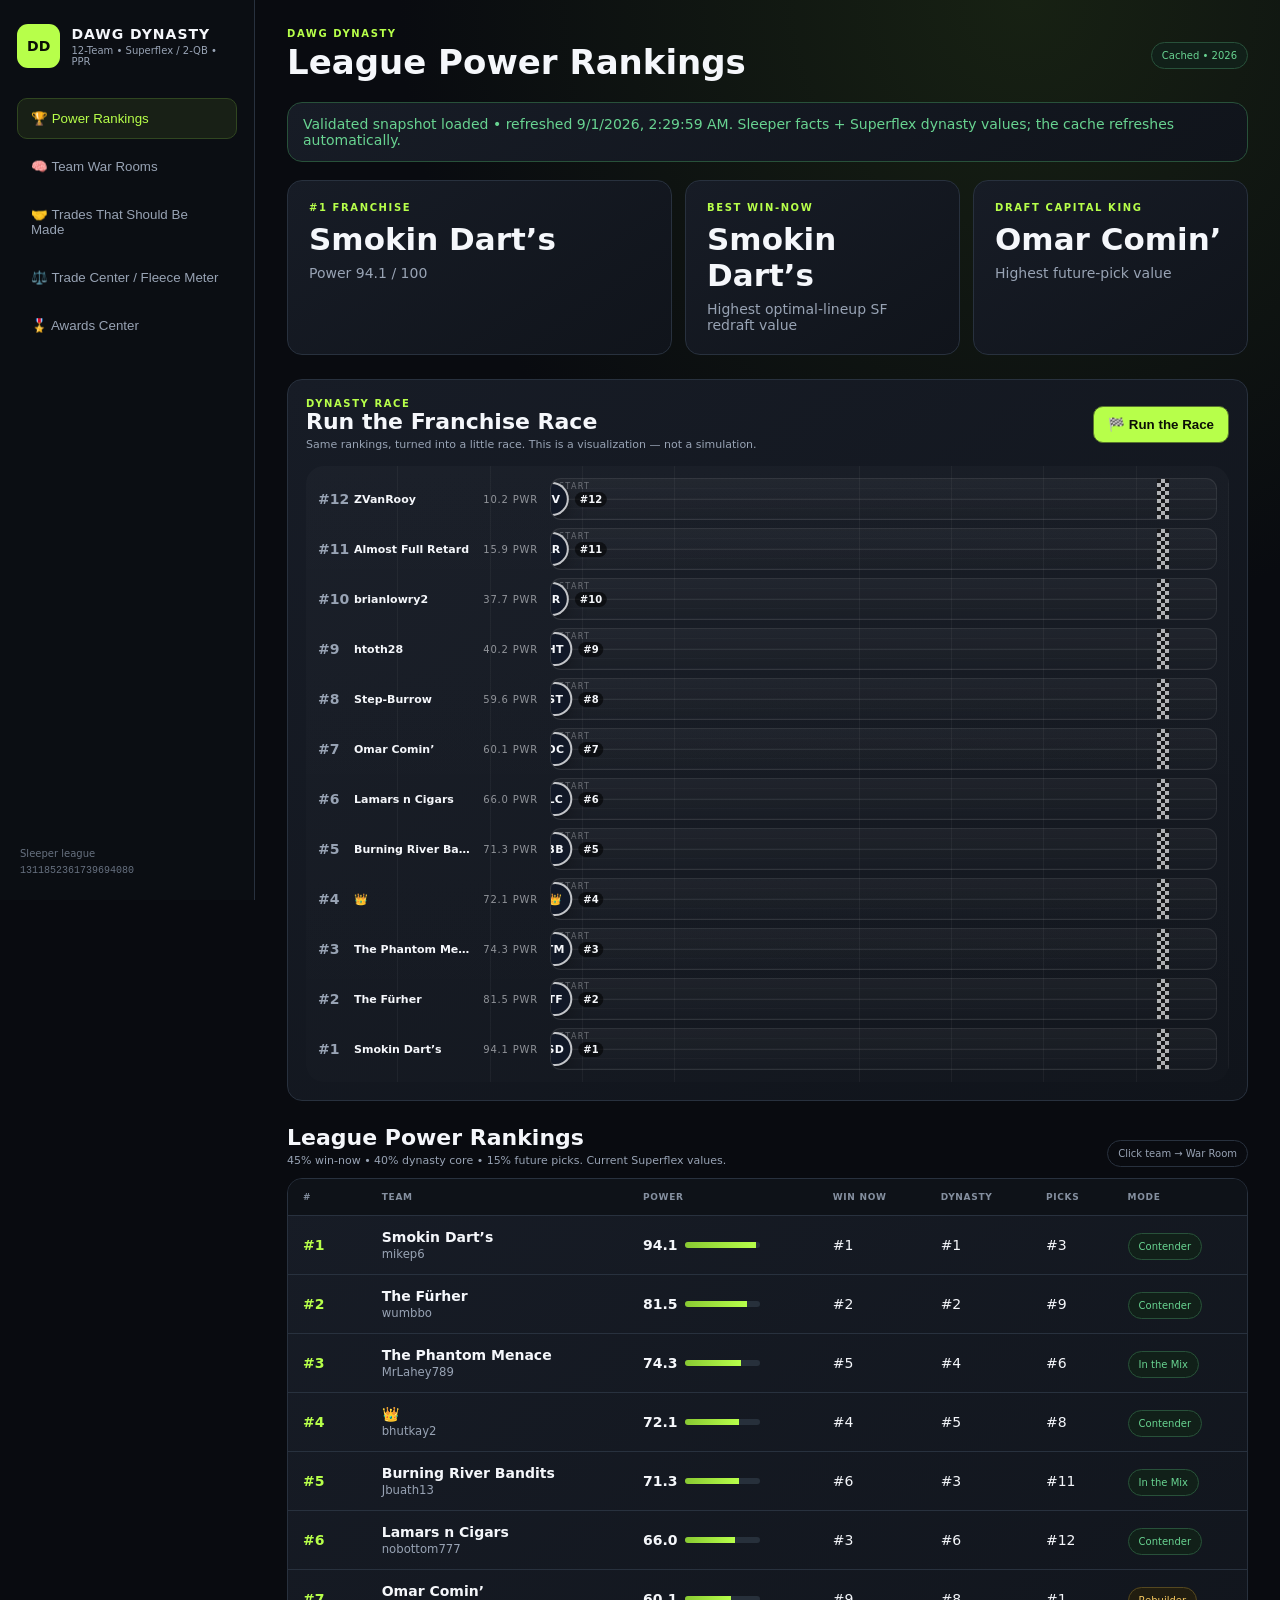
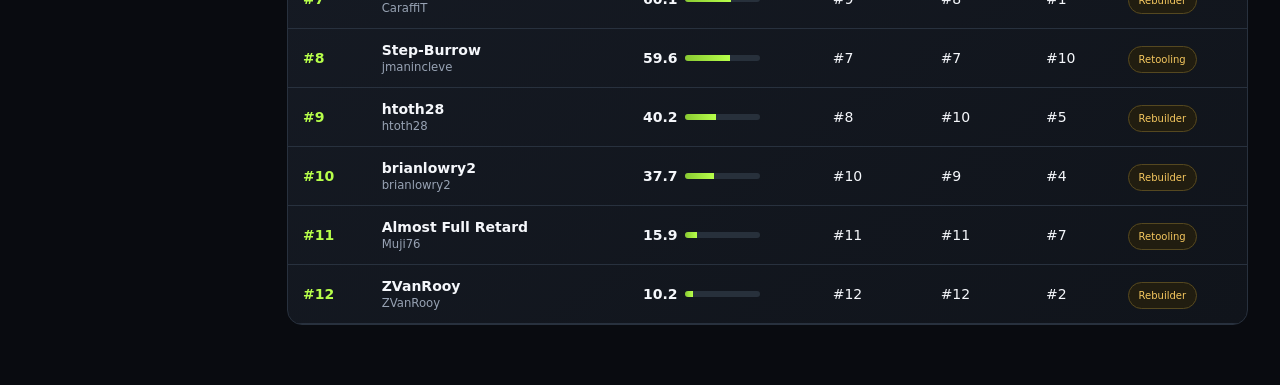
==== dawg-dynasty/index.html @ 3e909e60 "Enable DAWG DYNASTY race and trade enhancements" ====
<!doctype html>
<html lang="en">
<head>
  <meta charset="utf-8">
  <meta name="viewport" content="width=device-width,initial-scale=1">
  <meta name="theme-color" content="#090b10">
  <title>DAWG DYNASTY</title>
  <link rel="stylesheet" href="./styles.css?v=4">
  <link rel="stylesheet" href="./v4.css?v=4">
  <link rel="stylesheet" href="./enhancements.css?v=1">
</head>
<body>
<div class="shell">
  <aside class="sidebar">
    <div class="brand"><div class="logo">DD</div><div><strong>DAWG DYNASTY</strong><small>12-Team • Superflex / 2-QB • PPR</small></div></div>
    <nav>
      <button class="nav on" data-page="power">🏆 Power Rankings</button>
      <button class="nav" data-page="teams">🧠 Team War Rooms</button>
      <button class="nav" data-page="ideas">🤝 Trades That Should Be Made</button>
      <button class="nav" data-page="trades">⚖️ Trade Center / Fleece Meter</button>
      <button class="nav" data-page="awards">🎖️ Awards Center</button>
    </nav>
    <div class="foot">Sleeper league<br><code id="leagueIdLabel">1311852361739694080</code></div>
  </aside>
  <main>
    <header><div><div class="eyebrow" id="eyebrow">DAWG DYNASTY</div><h1 id="title">League Power Rankings</h1></div><div id="status" class="status">Starting…</div></header>
    <div id="notice" class="notice">Loading validated league snapshot…</div>
    <section id="power" class="page on"></section>
    <section id="teams" class="page"></section>
    <section id="ideas" class="page"></section>
    <section id="trades" class="page"></section>
    <section id="awards" class="page"></section>
  </main>
</div>
<div class="modal" id="modal"><div class="backdrop" data-close></div><div class="modalbox"><button class="close" data-close>×</button><div id="modalBody"></div></div></div>
<script src="./app.js?v=4"></script>
<script src="./enhancements.js?v=1"></script>
</body>
</html>
---- dawg-dynasty/styles.css ----
*{box-sizing:border-box}:root{--bg:#090b10;--panel:#11151d;--text:#f5f7fb;--muted:#98a3b4;--border:#28313e;--accent:#b7ff4a;--good:#68d391;--warn:#f6c85f;--bad:#ff7a7a}body{margin:0;background:radial-gradient(circle at 80% 0,#172113 0,transparent 28%),var(--bg);color:var(--text);font:14px Inter,system-ui,-apple-system,"Segoe UI",sans-serif}.shell{min-height:100vh;display:grid;grid-template-columns:255px 1fr}.sidebar{position:sticky;top:0;height:100vh;padding:24px 17px;border-right:1px solid var(--border);background:#0b0e13}.brand{display:flex;align-items:center;gap:11px;margin-bottom:30px}.logo{width:44px;height:44px;border-radius:11px;background:var(--accent);color:#0b0f06;display:grid;place-items:center;font-weight:900}.brand strong{display:block;letter-spacing:1px}.brand small{display:block;color:var(--muted);font-size:10px;margin-top:3px}nav{display:grid;gap:7px}.nav{border:1px solid transparent;background:transparent;color:var(--muted);padding:12px 13px;border-radius:10px;text-align:left;cursor:pointer}.nav:hover,.nav.on{color:var(--accent);background:#182016;border-color:#304620}.foot{position:absolute;left:20px;bottom:22px;color:#677180;font-size:10px;line-height:1.55}main{padding:28px 32px 60px;min-width:0}header{display:flex;justify-content:space-between;align-items:center;gap:20px;margin-bottom:20px}.eyebrow{color:var(--accent);font-size:10px;font-weight:800;letter-spacing:1.6px;text-transform:uppercase}h1{font-size:34px;margin:3px 0 0}h2{font-size:22px;margin:0}h3{margin:0;font-size:15px}p{color:var(--muted)}.status,.badge{border:1px solid var(--border);border-radius:999px;padding:7px 10px;font-size:10px;color:var(--muted);white-space:nowrap}.status.good,.badge.good{color:var(--good);border-color:#28513a;background:#112019}.badge.warn{color:var(--warn);border-color:#554820;background:#211d10}.badge.bad{color:var(--bad);border-color:#532d2d;background:#211313}.notice,.card,.panel,.team,.trade,.award{background:linear-gradient(145deg,#171c26,#10141b);border:1px solid var(--border);border-radius:15px}.notice{padding:13px 15px;color:var(--muted);margin-bottom:18px}.notice.good{color:var(--good);border-color:#28513a}.notice.warn{color:var(--warn);border-color:#554820}.notice.bad{color:var(--bad);border-color:#532d2d}.page{display:none}.page.on{display:block}.hero{display:grid;grid-template-columns:1.4fr 1fr 1fr;gap:13px}.card{padding:21px}.big{font-size:31px;font-weight:900;margin:8px 0}.muted{color:var(--muted)}.section{margin-top:24px}.sectionHead{display:flex;justify-content:space-between;gap:12px;align-items:end;margin-bottom:11px}.sectionHead p{font-size:11px;margin:4px 0 0}.panel{overflow:auto}table{width:100%;border-collapse:collapse}th,td{padding:13px 15px;border-bottom:1px solid var(--border);text-align:left}th{font-size:9px;color:#8590a0;text-transform:uppercase;background:#0e1218;letter-spacing:.7px}tbody tr{cursor:pointer}tbody tr:hover{background:#151b24}.rank{font-weight:900;color:var(--accent)}.bar{height:6px;border-radius:20px;background:#27303b;overflow:hidden;min-width:75px}.bar i{display:block;height:100%;background:linear-gradient(90deg,#89c932,var(--accent))}.scorebar{display:flex;gap:8px;align-items:center}.grid{display:grid;grid-template-columns:repeat(3,minmax(0,1fr));gap:13px}.team,.trade,.award{padding:17px}.team{cursor:pointer}.team:hover{border-color:#46533a;transform:translateY(-2px)}.line{display:flex;justify-content:space-between;gap:10px;align-items:center}.mini{display:grid;grid-template-columns:repeat(3,1fr);gap:7px;margin-top:13px}.mini div{padding:9px;background:#0e1218;border:1px solid #222a36;border-radius:9px}.mini b{display:block;font-size:17px}.mini small{color:var(--muted);font-size:8px}.posbars{display:grid;gap:7px;margin-top:13px}.posrow{display:grid;grid-template-columns:30px 1fr 38px;gap:8px;align-items:center;font-size:10px}.twocol{display:grid;grid-template-columns:repeat(2,minmax(0,1fr));gap:13px}.tradeSides{display:grid;grid-template-columns:1fr 42px 1fr;gap:8px;align-items:center;margin:12px 0}.sidebox,.detail,.rosterBox{background:#0e1218;border:1px solid #242c38;border-radius:10px;padding:11px}.arrow{text-align:center;color:var(--accent);font-size:21px}.asset{display:flex;justify-content:space-between;gap:10px;padding:6px 0;border-bottom:1px solid #202733;font-size:11px}.asset:last-child{border-bottom:0}.asset small{color:var(--muted)}.why{border-left:3px solid var(--accent);background:#101720;border-radius:8px;padding:10px 11px;color:var(--muted);font-size:10px;line-height:1.5;margin-top:9px}.meter{height:9px;background:linear-gradient(90deg,#ff7777,#f6c85f 50%,#68d391);border-radius:20px;position:relative;margin:12px 0 7px}.dot{position:absolute;top:-3px;width:15px;height:15px;border-radius:50%;background:white;border:3px solid #111;transform:translateX(-50%)}.details{display:grid;grid-template-columns:repeat(auto-fit,minmax(210px,1fr));gap:9px;margin-top:12px}.awardGrid{display:grid;grid-template-columns:repeat(4,minmax(0,1fr));gap:13px}.awardIcon{font-size:29px}.winner{color:var(--accent);font-weight:800;margin:8px 0}.modal{display:none;position:fixed;inset:0;z-index:30;place-items:center;padding:22px}.modal.on{display:grid}.backdrop{position:absolute;inset:0;background:#000c}.modalbox{position:relative;width:min(960px,96vw);max-height:92vh;overflow:auto;background:#0f131a;border:1px solid #394657;border-radius:17px;padding:22px}.close{position:absolute;right:12px;top:8px;border:0;background:transparent;color:#fff;font-size:28px;cursor:pointer}.rosterGrid{display:grid;grid-template-columns:1fr 1fr;gap:10px}.prow{display:flex;justify-content:space-between;gap:8px;padding:7px 0;border-bottom:1px solid #222a35;font-size:11px}.prow:last-child{border-bottom:0}@media(max-width:1000px){.grid{grid-template-columns:repeat(2,1fr)}.awardGrid{grid-template-columns:repeat(2,1fr)}.hero{grid-template-columns:1fr 1fr}.hero .card:first-child{grid-column:1/-1}}@media(max-width:780px){.shell{grid-template-columns:1fr}.sidebar{position:relative;height:auto;border-right:0;border-bottom:1px solid var(--border)}.foot{display:none}nav{grid-template-columns:1fr 1fr}main{padding:20px 12px 48px}header{align-items:flex-start;flex-direction:column}.hero,.grid,.twocol,.awardGrid,.rosterGrid{grid-template-columns:1fr}.hero .card:first-child{grid-column:auto}.tradeSides{grid-template-columns:1fr}.arrow{transform:rotate(90deg)}}
---- dawg-dynasty/v4.css ----
.small{font-size:10px}.center{text-align:center}.total{font-weight:900;margin-top:9px}.pillRow{display:flex;flex-wrap:wrap;gap:7px}.select{background:#0e1218;color:var(--text);border:1px solid var(--border);border-radius:10px;padding:10px 12px;min-width:220px}.raceCard{padding:18px;background:linear-gradient(145deg,#171c26,#10141b);border:1px solid var(--border);border-radius:15px}.raceHeader{margin-bottom:15px}.raceHeader p{margin:4px 0 0;font-size:11px}.raceBtn{border:1px solid #57752c;background:var(--accent);color:#0b0f06;font-weight:900;padding:10px 14px;border-radius:10px;cursor:pointer}.raceBtn:hover{transform:translateY(-1px)}.raceBtn:disabled{opacity:.65;cursor:wait}.raceTrack{display:grid;gap:7px}.racer{display:grid;grid-template-columns:190px 1fr;gap:10px;align-items:center}.rname{display:flex;gap:8px;align-items:center;min-width:0}.rname b{white-space:nowrap;overflow:hidden;text-overflow:ellipsis;font-size:11px}.raceRank{color:var(--muted);font-weight:900;width:28px}.track{height:25px;background:#0e1218;border:1px solid #242c38;border-radius:999px;position:relative;overflow:hidden}.track i{display:block;height:100%;width:0;background:linear-gradient(90deg,#789d3b,#b7ff4a);transition:width 1.45s cubic-bezier(.2,.8,.2,1)}.finishLabel{position:absolute;right:9px;top:4px;color:#fff;font-size:10px}.racer.winner .track{box-shadow:0 0 24px rgba(183,255,74,.35);border-color:#55752d}.racer.winner .raceRank,.racer.winner .rname b{color:var(--accent)}.tradeNote{margin-top:14px}.tradeAudit{padding:16px}.tradeTeam{margin-top:14px;padding-top:13px;border-top:1px solid var(--border)}.ledgerCols{display:grid;grid-template-columns:1fr 1fr;gap:8px;margin-top:8px}.ledger{background:#0e1218;border:1px solid #242c38;border-radius:10px;padding:10px}.ledger h4{margin:0 0 7px;font-size:9px;letter-spacing:1px;color:var(--muted)}@media(max-width:780px){.racer{grid-template-columns:120px 1fr}.ledgerCols{grid-template-columns:1fr}.select{width:100%;min-width:0}.sectionHead{align-items:stretch;flex-direction:column}.raceHeader{align-items:stretch;flex-direction:column}.raceBtn{width:100%}}
---- dawg-dynasty/enhancements.css ----
.raceBoard{display:grid;gap:8px;position:relative;padding:12px;border-radius:18px;background:linear-gradient(180deg,rgba(255,255,255,.025),rgba(255,255,255,.01));overflow:hidden}.raceBoard:before{content:"";position:absolute;inset:0;pointer-events:none;background:repeating-linear-gradient(90deg,transparent 0,transparent calc(10% - 1px),rgba(255,255,255,.045) calc(10% - 1px),rgba(255,255,255,.045) 10%)}.raceBoard .racer{display:grid;grid-template-columns:minmax(150px,220px) 1fr;gap:12px;align-items:center;position:relative;z-index:1}.raceBoard .rname{display:grid;grid-template-columns:auto 1fr auto;align-items:center;gap:8px;min-width:0}.raceBoard .rname b{white-space:nowrap;overflow:hidden;text-overflow:ellipsis}.raceBoard .rname small{font-size:10px;letter-spacing:.08em;opacity:.55}.raceLane{height:42px;border-radius:11px;position:relative;overflow:hidden;border:1px solid rgba(255,255,255,.08);background:linear-gradient(180deg,rgba(255,255,255,.045),rgba(255,255,255,.012)),repeating-linear-gradient(0deg,rgba(255,255,255,.025) 0,rgba(255,255,255,.025) 1px,transparent 1px,transparent 10px)}.raceLane:after{content:"";position:absolute;left:0;right:0;top:50%;height:1px;background:rgba(255,255,255,.08)}.laneStart{position:absolute;left:8px;top:3px;font-size:8px;letter-spacing:.16em;opacity:.35}.finishLine{position:absolute;right:7%;top:0;bottom:0;width:12px;opacity:.65;background:conic-gradient(#fff 25%,#111 0 50%,#fff 0 75%,#111 0) 0 0/8px 8px}.raceMarker{position:absolute;left:3%;top:50%;transform:translate(-50%,-50%);display:flex;align-items:center;gap:6px;z-index:3;transition:left 1.25s cubic-bezier(.16,.84,.2,1),transform .2s ease,filter .2s ease}.raceInitials{width:34px;height:34px;border-radius:50%;display:grid;place-items:center;font-weight:900;font-size:11px;letter-spacing:.03em;border:2px solid rgba(255,255,255,.75);background:#111827;box-shadow:0 6px 18px rgba(0,0,0,.35)}.raceMarker small{font-size:10px;font-weight:800;background:rgba(0,0,0,.55);padding:2px 5px;border-radius:999px}.finishLabel{position:absolute;right:10px;top:50%;transform:translateY(-50%);font-size:13px;z-index:4}.raceBoard .winner .raceInitials{transform:scale(1.13);box-shadow:0 0 0 4px rgba(250,204,21,.15),0 8px 24px rgba(0,0,0,.45)}.raceBoard .winner .raceMarker{filter:drop-shadow(0 0 9px rgba(250,204,21,.55))}.raceBoard .winner .raceLane{border-color:rgba(250,204,21,.35)}.thenNowBadge{max-width:100%;white-space:normal;text-align:right}.thenNowBadge.same{opacity:.85}.flatMove{display:inline-block;margin-left:6px;padding:2px 6px;border-radius:999px;font-size:9px;letter-spacing:.08em;font-weight:900;opacity:.7;background:rgba(255,255,255,.08)}.thenNowBadge.up{border-color:rgba(34,197,94,.3)}.thenNowBadge.down{border-color:rgba(239,68,68,.3)}@media(max-width:760px){.raceBoard .racer{grid-template-columns:1fr;gap:5px}.raceBoard .rname{grid-template-columns:auto 1fr auto}.raceLane{height:38px}.raceInitials{width:30px;height:30px}.raceBoard{padding:8px}.thenNowBadge{text-align:left}}
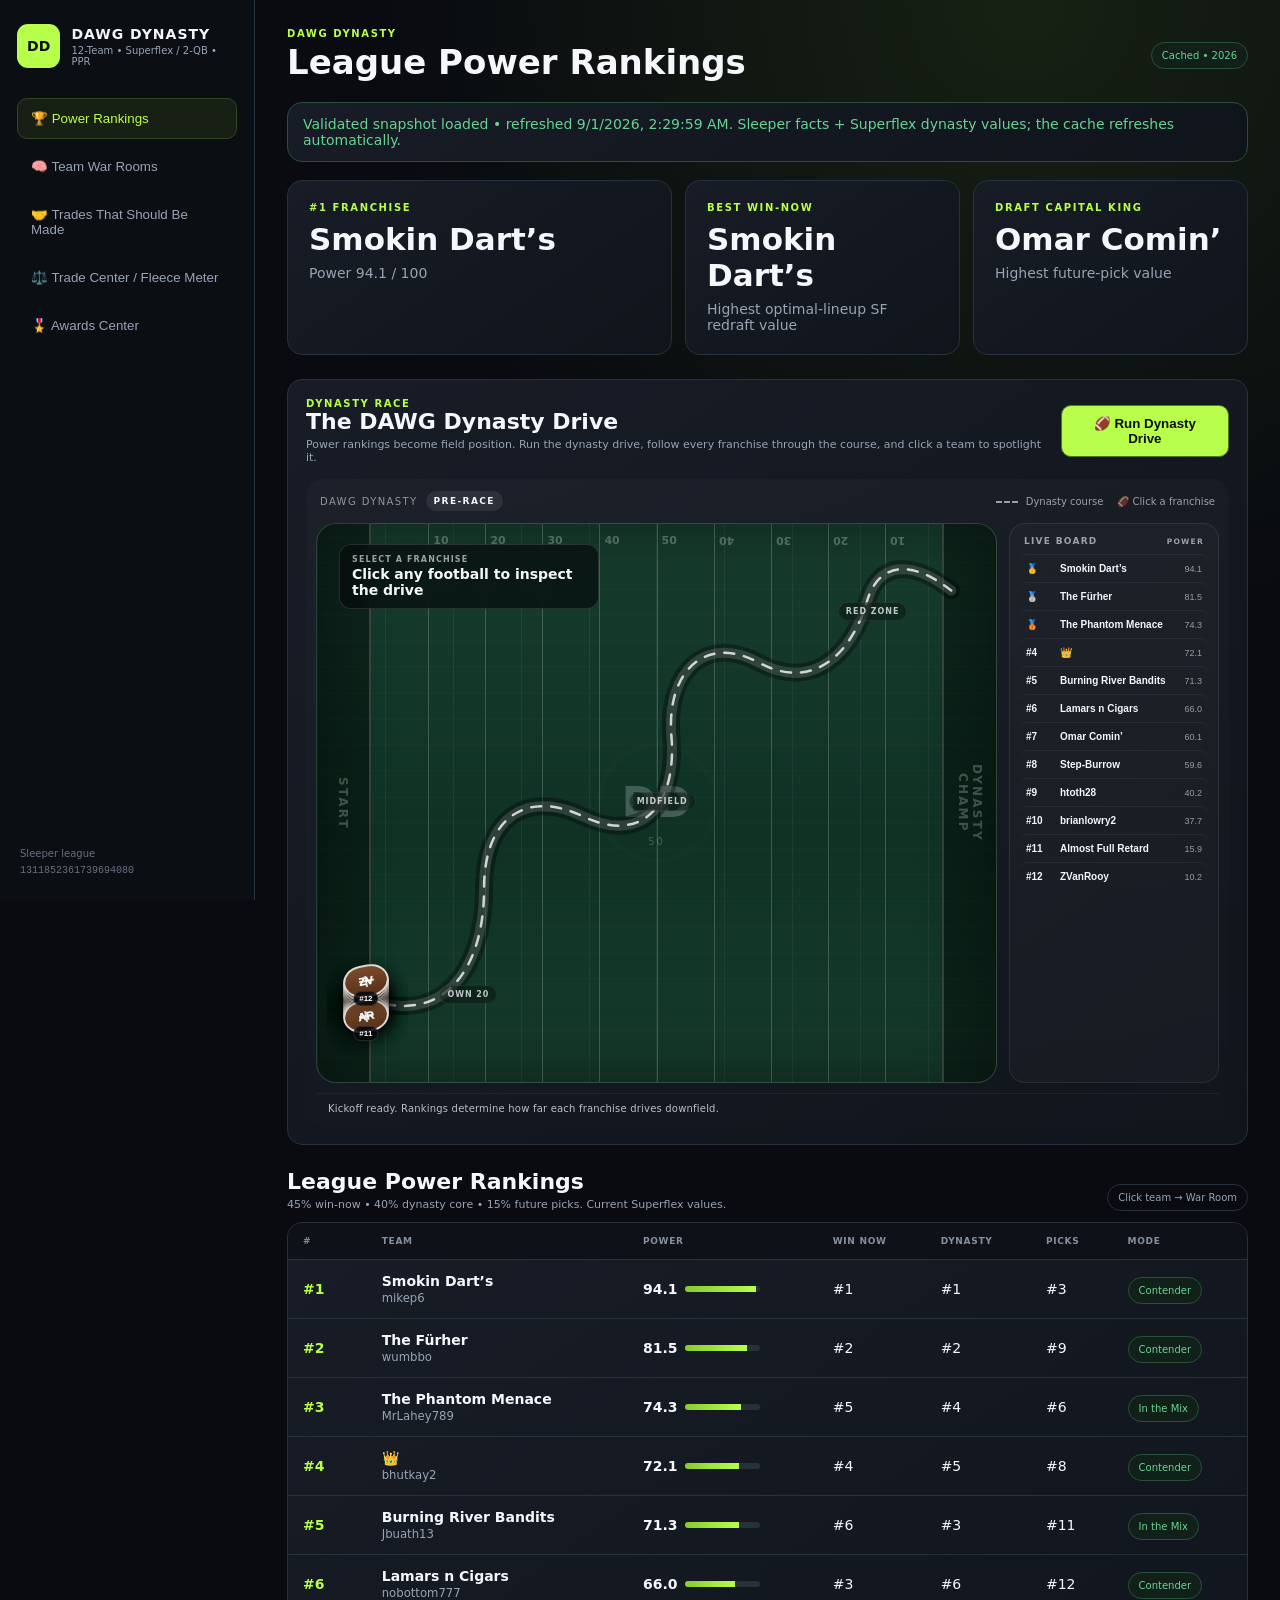
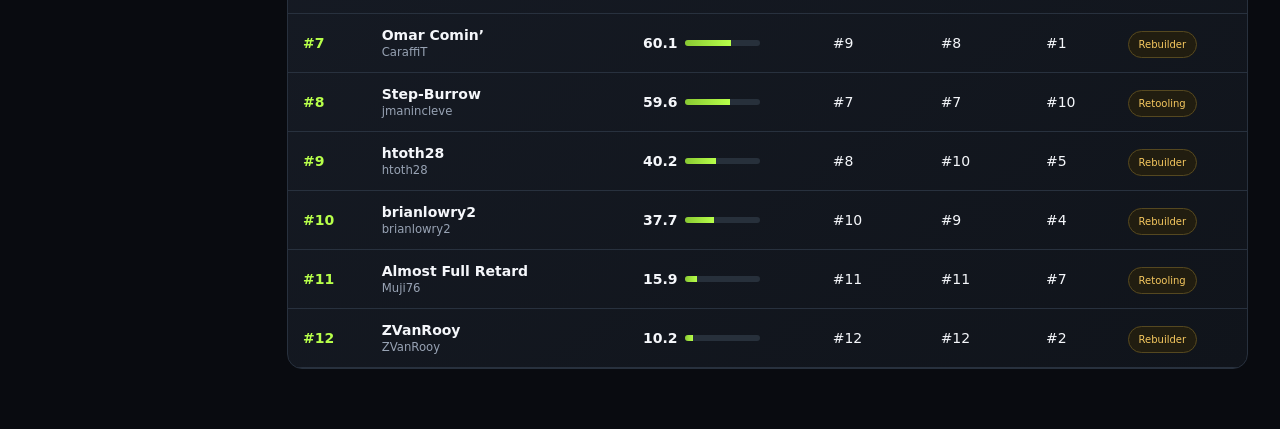
==== commit 3c2fd82f: "Bump dynasty race enhancement assets" ====
--- a/dawg-dynasty/index.html
+++ b/dawg-dynasty/index.html
@@ -7,7 +7,7 @@
   <title>DAWG DYNASTY</title>
   <link rel="stylesheet" href="./styles.css?v=4">
   <link rel="stylesheet" href="./v4.css?v=4">
-  <link rel="stylesheet" href="./enhancements.css?v=1">
+  <link rel="stylesheet" href="./enhancements.css?v=2">
 </head>
 <body>
 <div class="shell">
@@ -34,6 +34,6 @@
 </div>
 <div class="modal" id="modal"><div class="backdrop" data-close></div><div class="modalbox"><button class="close" data-close>×</button><div id="modalBody"></div></div></div>
 <script src="./app.js?v=4"></script>
-<script src="./enhancements.js?v=1"></script>
+<script src="./enhancements.js?v=2"></script>
 </body>
 </html>
--- a/dawg-dynasty/enhancements.css
+++ b/dawg-dynasty/enhancements.css
@@ -1 +1 @@
-.raceBoard{display:grid;gap:8px;position:relative;padding:12px;border-radius:18px;background:linear-gradient(180deg,rgba(255,255,255,.025),rgba(255,255,255,.01));overflow:hidden}.raceBoard:before{content:"";position:absolute;inset:0;pointer-events:none;background:repeating-linear-gradient(90deg,transparent 0,transparent calc(10% - 1px),rgba(255,255,255,.045) calc(10% - 1px),rgba(255,255,255,.045) 10%)}.raceBoard .racer{display:grid;grid-template-columns:minmax(150px,220px) 1fr;gap:12px;align-items:center;position:relative;z-index:1}.raceBoard .rname{display:grid;grid-template-columns:auto 1fr auto;align-items:center;gap:8px;min-width:0}.raceBoard .rname b{white-space:nowrap;overflow:hidden;text-overflow:ellipsis}.raceBoard .rname small{font-size:10px;letter-spacing:.08em;opacity:.55}.raceLane{height:42px;border-radius:11px;position:relative;overflow:hidden;border:1px solid rgba(255,255,255,.08);background:linear-gradient(180deg,rgba(255,255,255,.045),rgba(255,255,255,.012)),repeating-linear-gradient(0deg,rgba(255,255,255,.025) 0,rgba(255,255,255,.025) 1px,transparent 1px,transparent 10px)}.raceLane:after{content:"";position:absolute;left:0;right:0;top:50%;height:1px;background:rgba(255,255,255,.08)}.laneStart{position:absolute;left:8px;top:3px;font-size:8px;letter-spacing:.16em;opacity:.35}.finishLine{position:absolute;right:7%;top:0;bottom:0;width:12px;opacity:.65;background:conic-gradient(#fff 25%,#111 0 50%,#fff 0 75%,#111 0) 0 0/8px 8px}.raceMarker{position:absolute;left:3%;top:50%;transform:translate(-50%,-50%);display:flex;align-items:center;gap:6px;z-index:3;transition:left 1.25s cubic-bezier(.16,.84,.2,1),transform .2s ease,filter .2s ease}.raceInitials{width:34px;height:34px;border-radius:50%;display:grid;place-items:center;font-weight:900;font-size:11px;letter-spacing:.03em;border:2px solid rgba(255,255,255,.75);background:#111827;box-shadow:0 6px 18px rgba(0,0,0,.35)}.raceMarker small{font-size:10px;font-weight:800;background:rgba(0,0,0,.55);padding:2px 5px;border-radius:999px}.finishLabel{position:absolute;right:10px;top:50%;transform:translateY(-50%);font-size:13px;z-index:4}.raceBoard .winner .raceInitials{transform:scale(1.13);box-shadow:0 0 0 4px rgba(250,204,21,.15),0 8px 24px rgba(0,0,0,.45)}.raceBoard .winner .raceMarker{filter:drop-shadow(0 0 9px rgba(250,204,21,.55))}.raceBoard .winner .raceLane{border-color:rgba(250,204,21,.35)}.thenNowBadge{max-width:100%;white-space:normal;text-align:right}.thenNowBadge.same{opacity:.85}.flatMove{display:inline-block;margin-left:6px;padding:2px 6px;border-radius:999px;font-size:9px;letter-spacing:.08em;font-weight:900;opacity:.7;background:rgba(255,255,255,.08)}.thenNowBadge.up{border-color:rgba(34,197,94,.3)}.thenNowBadge.down{border-color:rgba(239,68,68,.3)}@media(max-width:760px){.raceBoard .racer{grid-template-columns:1fr;gap:5px}.raceBoard .rname{grid-template-columns:auto 1fr auto}.raceLane{height:38px}.raceInitials{width:30px;height:30px}.raceBoard{padding:8px}.thenNowBadge{text-align:left}}+.raceStadium{position:relative;display:grid;gap:10px;padding:10px;border-radius:18px;background:linear-gradient(180deg,rgba(255,255,255,.025),rgba(255,255,255,.008));overflow:hidden}.stadiumTop{display:flex;justify-content:space-between;gap:12px;align-items:center;padding:2px 4px}.scoreBug{display:flex;align-items:center;gap:8px;font-size:10px;letter-spacing:.14em}.scoreBug span{opacity:.55}.scoreBug b{padding:5px 8px;border-radius:999px;background:rgba(255,255,255,.08);font-size:9px}.driveLegend{display:flex;gap:14px;flex-wrap:wrap;font-size:10px;opacity:.6}.driveLegend i{display:inline-block;width:22px;border-top:2px dashed currentColor;vertical-align:middle;margin-right:5px}.fieldWrap{display:grid;grid-template-columns:minmax(0,1fr) 210px;gap:12px;align-items:stretch}.fieldStage{position:relative;min-height:560px;border-radius:20px;overflow:hidden;border:1px solid rgba(255,255,255,.10);background:linear-gradient(90deg,rgba(0,0,0,.22) 0 8%,transparent 8% 92%,rgba(0,0,0,.22) 92% 100%),repeating-linear-gradient(90deg,rgba(255,255,255,.055) 0,rgba(255,255,255,.055) 1px,transparent 1px,transparent 10%),linear-gradient(180deg,#173d2e,#0f3225 55%,#153a2a);box-shadow:inset 0 0 70px rgba(0,0,0,.45)}.fieldStage:before{content:"";position:absolute;inset:0;pointer-events:none;background:repeating-linear-gradient(0deg,transparent 0,transparent 24px,rgba(255,255,255,.018) 25px,transparent 26px)}.endzone{position:absolute;top:0;bottom:0;width:8%;z-index:1;display:grid;place-items:center;background:rgba(0,0,0,.22);border-color:rgba(255,255,255,.16);border-style:solid}.endzoneLeft{left:0;border-width:0 2px 0 0}.endzoneRight{right:0;border-width:0 0 0 2px}.endzone span{writing-mode:vertical-rl;text-orientation:mixed;font-size:12px;font-weight:900;letter-spacing:.18em;opacity:.24;text-align:center}.yardLines{position:absolute;inset:0 8%;z-index:1}.yardLines>span{position:absolute;top:0;bottom:0;width:1px;background:rgba(255,255,255,.19)}.yardLines b{position:absolute;top:10px;left:5px;font-size:11px;opacity:.28}.yardLines>span:nth-child(n+6) b{transform:rotate(180deg)}.midLogo{position:absolute;left:50%;top:50%;transform:translate(-50%,-50%);width:120px;height:120px;border-radius:50%;border:4px solid rgba(255,255,255,.06);display:grid;place-items:center;z-index:1;opacity:.22}.midLogo strong{font-size:42px;line-height:1}.midLogo small{position:absolute;bottom:12px;font-size:10px;letter-spacing:.2em}.courseSvg{position:absolute;inset:0;width:100%;height:100%;z-index:2;pointer-events:none}.courseShadow,.courseLine,.courseDash{fill:none;vector-effect:non-scaling-stroke}.courseShadow{stroke:rgba(0,0,0,.35);stroke-width:18;stroke-linecap:round}.courseLine{stroke:rgba(255,255,255,.14);stroke-width:10;stroke-linecap:round}.courseDash{stroke:rgba(255,255,255,.78);stroke-width:2.5;stroke-dasharray:10 10;stroke-linecap:round}.checkpoint{position:absolute;z-index:3;padding:4px 7px;border-radius:999px;font-size:8px;font-weight:900;letter-spacing:.12em;background:rgba(0,0,0,.44);border:1px solid rgba(255,255,255,.10);backdrop-filter:blur(4px);opacity:.75}.cp1{left:18%;bottom:14%}.cp2{left:46%;top:48%}.cp3{right:13%;top:14%}.fieldToken{position:absolute;z-index:5;transform:translate(-50%,-50%);border:0;background:transparent;padding:0;cursor:pointer;transition:filter .18s ease,transform .18s ease}.footballIcon{display:grid;place-items:center;width:46px;height:32px;border-radius:50% / 60%;background:linear-gradient(180deg,#7a4b2c,#573119);border:2px solid rgba(255,255,255,.8);color:#fff;font-weight:950;font-size:11px;letter-spacing:.03em;box-shadow:0 8px 18px rgba(0,0,0,.38);transform:rotate(-11deg)}.footballIcon:before,.footballIcon:after{content:"";position:absolute;background:rgba(255,255,255,.84)}.footballIcon:before{width:15px;height:2px}.footballIcon:after{width:2px;height:11px}.fieldToken small{position:absolute;left:50%;top:26px;transform:translateX(-50%);padding:2px 5px;border-radius:999px;background:rgba(4,7,10,.85);color:#fff;font-size:8px;font-weight:900;border:1px solid rgba(255,255,255,.13)}.fieldToken:hover,.fieldToken.selected{z-index:8;filter:drop-shadow(0 0 10px rgba(255,255,255,.38));transform:translate(-50%,-50%) scale(1.14)}.fieldToken.champ .footballIcon{box-shadow:0 0 0 5px rgba(250,204,21,.15),0 0 20px rgba(250,204,21,.55),0 8px 18px rgba(0,0,0,.45)}.fieldToken.champ:after{content:"👑";position:absolute;left:50%;top:-22px;transform:translateX(-50%);font-size:18px}.spotlight{position:absolute;left:22px;top:20px;z-index:6;display:grid;gap:2px;max-width:260px;padding:10px 12px;border-radius:12px;background:rgba(6,10,13,.70);border:1px solid rgba(255,255,255,.12);backdrop-filter:blur(8px);pointer-events:none}.spotlight span{font-size:8px;letter-spacing:.14em;font-weight:900;opacity:.62}.spotlight b{font-size:14px}.spotlight small{font-size:9px;opacity:.6}.raceLeaderboard{border:1px solid rgba(255,255,255,.08);border-radius:16px;background:rgba(255,255,255,.025);padding:10px;min-width:0}.leaderHead{display:flex;justify-content:space-between;align-items:center;padding:2px 4px 8px;font-size:9px;letter-spacing:.14em;font-weight:900;opacity:.6}.leaderRow{width:100%;display:grid;grid-template-columns:28px minmax(0,1fr) auto;align-items:center;gap:6px;padding:8px 6px;border:0;border-top:1px solid rgba(255,255,255,.055);background:transparent;color:inherit;text-align:left;cursor:pointer;border-radius:8px}.leaderRow b{font-size:10px;white-space:nowrap;overflow:hidden;text-overflow:ellipsis}.leaderRow em{font-style:normal;font-size:9px;opacity:.58}.leaderRow .place{font-size:10px;font-weight:900}.leaderRow:hover,.leaderRow.selected{background:rgba(255,255,255,.07)}.raceTicker{position:relative;overflow:hidden;border-top:1px solid rgba(255,255,255,.07);padding:9px 12px 2px;font-size:10px;letter-spacing:.02em;opacity:.75}.thenNowBadge{max-width:100%;white-space:normal;text-align:right}.thenNowBadge.same{opacity:.88}.flatMove{display:inline-block;margin-left:6px;padding:2px 6px;border-radius:999px;font-size:9px;letter-spacing:.08em;font-weight:900;opacity:.78;background:rgba(255,255,255,.08)}.thenNowBadge.up{border-color:rgba(34,197,94,.3)}.thenNowBadge.down{border-color:rgba(239,68,68,.3)}@media(max-width:1050px){.fieldWrap{grid-template-columns:1fr}.raceLeaderboard{display:grid;grid-template-columns:repeat(3,minmax(0,1fr));gap:2px}.leaderHead{grid-column:1/-1}.leaderRow{border-top:0;border:1px solid rgba(255,255,255,.05)}}@media(max-width:760px){.raceStadium{padding:6px}.stadiumTop{align-items:flex-start;flex-direction:column}.fieldStage{min-height:430px}.raceLeaderboard{grid-template-columns:repeat(2,minmax(0,1fr))}.footballIcon{width:38px;height:27px;font-size:9px}.fieldToken small{top:22px}.spotlight{left:12px;top:12px;max-width:210px}.thenNowBadge{text-align:left}}
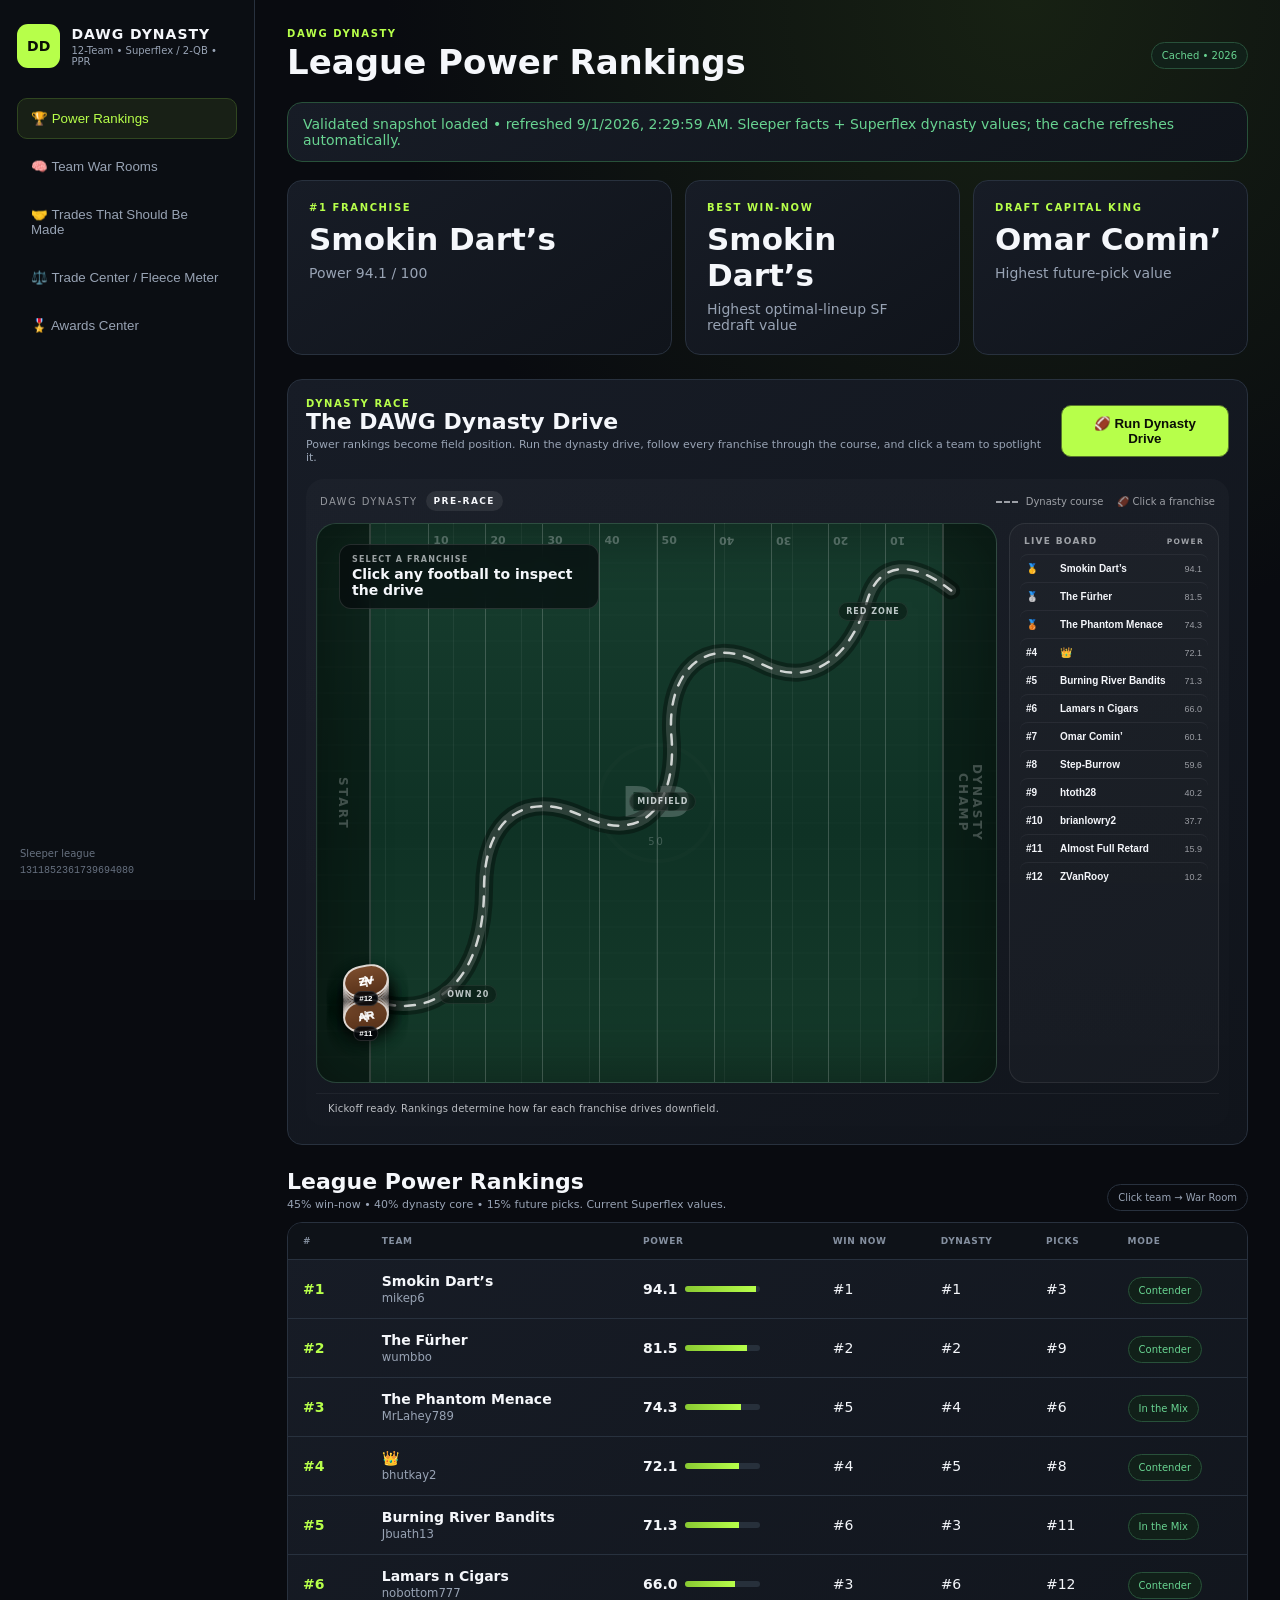
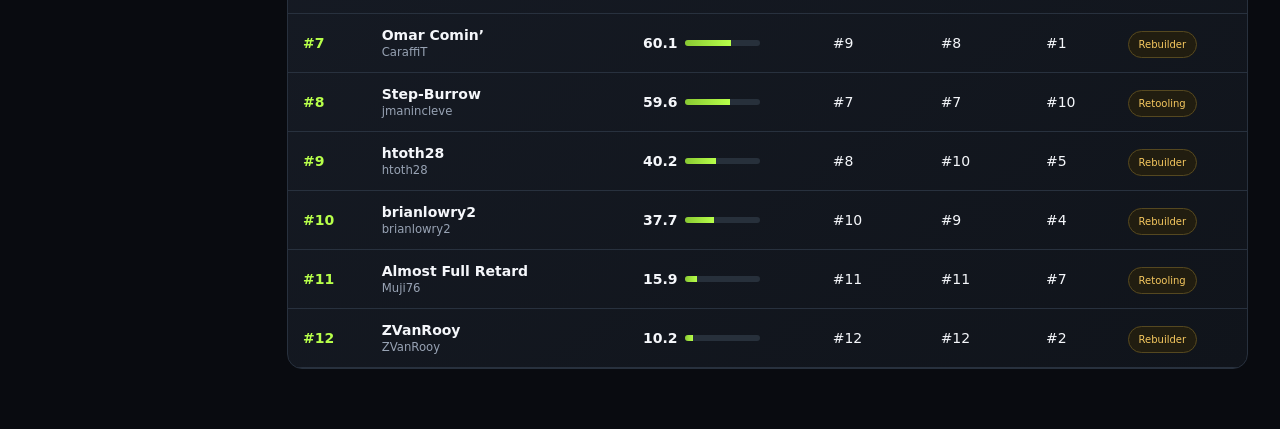
==== commit 2f0f3a9f: "Deploy Dynasty Drive and recent trade regrade fixes" ====
--- a/dawg-dynasty/index.html
+++ b/dawg-dynasty/index.html
@@ -7,7 +7,7 @@
   <title>DAWG DYNASTY</title>
   <link rel="stylesheet" href="./styles.css?v=4">
   <link rel="stylesheet" href="./v4.css?v=4">
-  <link rel="stylesheet" href="./enhancements.css?v=2">
+  <link rel="stylesheet" href="./enhancements.css?v=3">
 </head>
 <body>
 <div class="shell">
@@ -34,6 +34,6 @@
 </div>
 <div class="modal" id="modal"><div class="backdrop" data-close></div><div class="modalbox"><button class="close" data-close>×</button><div id="modalBody"></div></div></div>
 <script src="./app.js?v=4"></script>
-<script src="./enhancements.js?v=2"></script>
+<script src="./enhancements.js?v=3"></script>
 </body>
 </html>
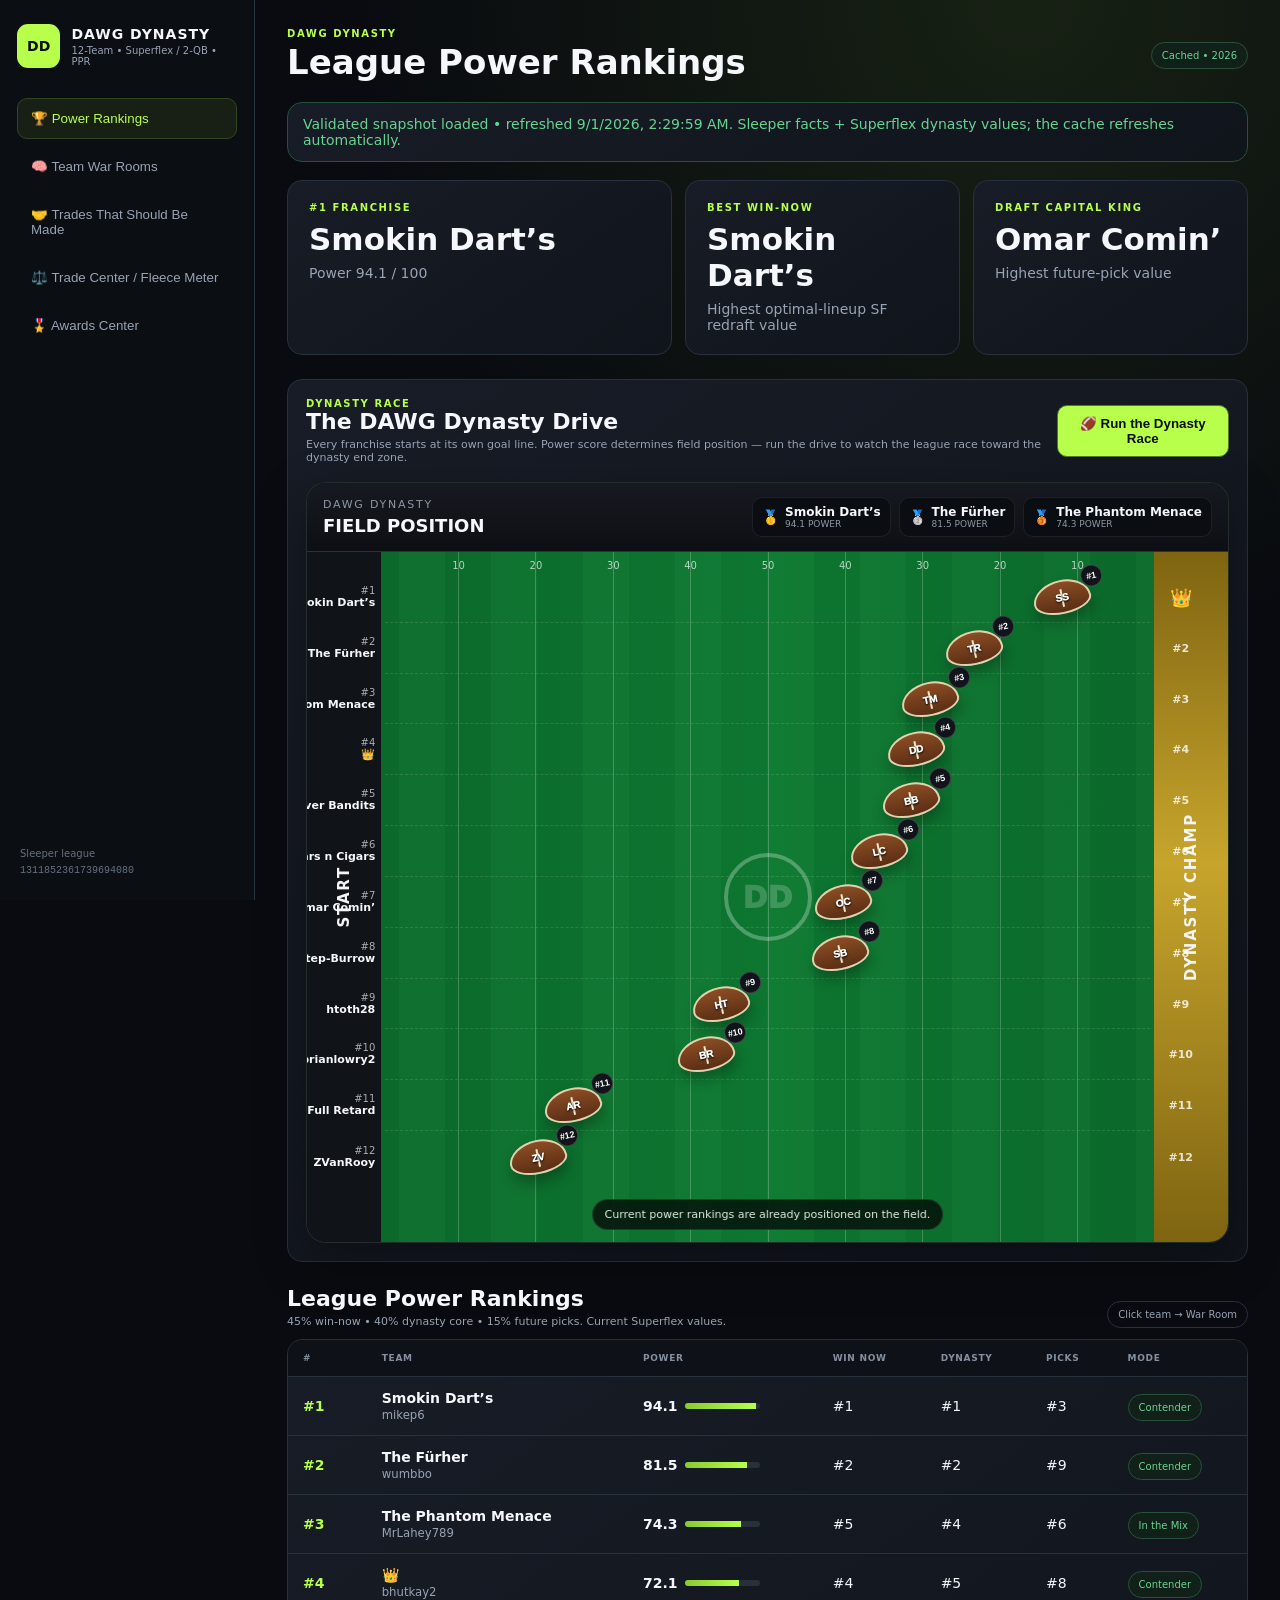
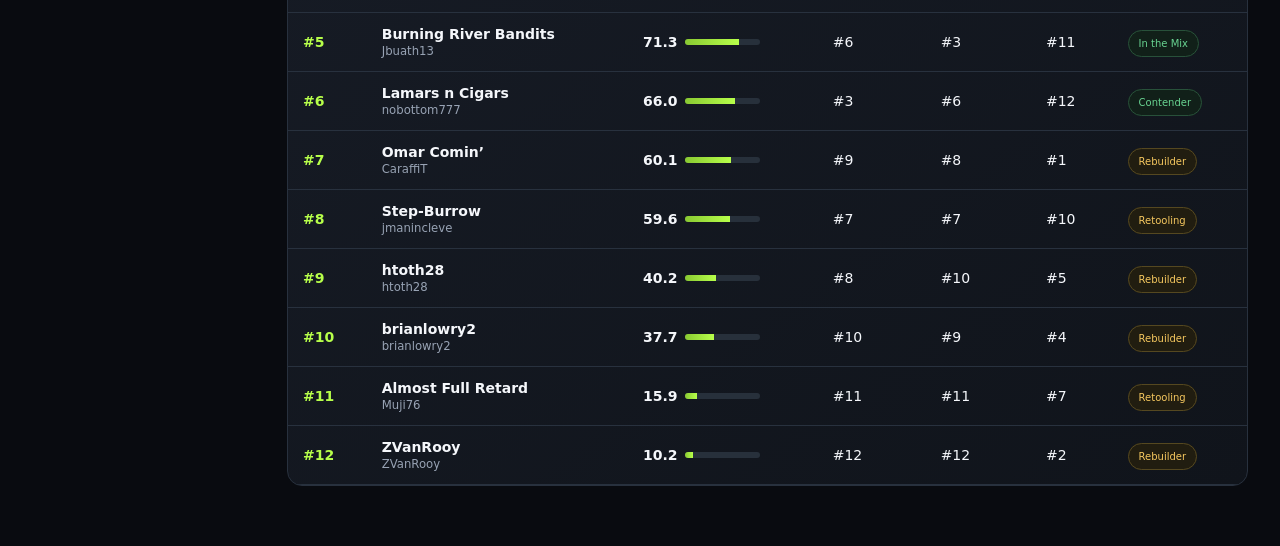
==== commit c97667b6: "Deploy cache-proof dynasty race visual" ====
--- a/dawg-dynasty/index.html
+++ b/dawg-dynasty/index.html
@@ -7,7 +7,7 @@
   <title>DAWG DYNASTY</title>
   <link rel="stylesheet" href="./styles.css?v=4">
   <link rel="stylesheet" href="./v4.css?v=4">
-  <link rel="stylesheet" href="./enhancements.css?v=3">
+  <link rel="stylesheet" href="./dynasty-v5.css">
 </head>
 <body>
 <div class="shell">
@@ -34,6 +34,6 @@
 </div>
 <div class="modal" id="modal"><div class="backdrop" data-close></div><div class="modalbox"><button class="close" data-close>×</button><div id="modalBody"></div></div></div>
 <script src="./app.js?v=4"></script>
-<script src="./enhancements.js?v=3"></script>
+<script src="./dynasty-v5.js"></script>
 </body>
 </html>
--- a/dawg-dynasty/dynasty-v5.css
+++ b/dawg-dynasty/dynasty-v5.css
@@ -0,0 +1 @@
+.dd-field-race{margin-top:18px;border:1px solid rgba(255,255,255,.12);border-radius:20px;overflow:hidden;background:#07100a;box-shadow:0 18px 50px rgba(0,0,0,.35)}.dd-scoreboard{display:flex;justify-content:space-between;gap:18px;align-items:center;padding:14px 16px;background:linear-gradient(180deg,#16191f,#0d0f14);border-bottom:1px solid rgba(255,255,255,.1)}.dd-score-title span{display:block;font-size:11px;letter-spacing:.16em;color:#8f98a7}.dd-score-title b{display:block;margin-top:4px;font-size:18px}.dd-podium{display:flex;gap:8px;flex-wrap:wrap;justify-content:flex-end}.dd-podium-card{display:grid;grid-template-columns:auto 1fr;column-gap:6px;align-items:center;padding:7px 9px;border-radius:10px;background:#0a0d12;border:1px solid rgba(255,255,255,.08)}.dd-podium-card span{grid-row:1/3}.dd-podium-card b{font-size:12px}.dd-podium-card small{font-size:9px;color:#8f98a7}.dd-gridiron{position:relative;min-height:690px;padding:20px 8.5% 50px;background:linear-gradient(90deg,#0b6a2b,#0d7a31 50%,#0b6a2b);overflow:hidden}.dd-gridiron:before{content:"";position:absolute;inset:0;background:repeating-linear-gradient(90deg,rgba(255,255,255,.015) 0 5%,rgba(0,0,0,.035) 5% 10%);pointer-events:none}.dd-endzone{position:absolute;top:0;bottom:0;width:8%;display:flex;align-items:center;justify-content:center;background:#101419;z-index:1}.dd-endzone span{writing-mode:vertical-rl;transform:rotate(180deg);font-weight:900;letter-spacing:.12em;font-size:15px;color:#f2f4f6}.dd-start-zone{left:0}.dd-champ-zone{right:0;background:linear-gradient(180deg,#7f6411,#c7a52c 45%,#7f6411)}.dd-yardline{position:absolute;top:0;bottom:0;width:1px;background:rgba(255,255,255,.22);z-index:1}.dd-yardline span{position:absolute;top:8px;left:50%;transform:translateX(-50%);font-size:10px;color:rgba(255,255,255,.7)}.dd-y10{left:16.4%}.dd-y20{left:24.8%}.dd-y30{left:33.2%}.dd-y40{left:41.6%}.dd-y50{left:50%}.dd-y60{left:58.4%}.dd-y70{left:66.8%}.dd-y80{left:75.2%}.dd-y90{left:83.6%}.dd-midfield-logo{position:absolute;left:50%;top:50%;transform:translate(-50%,-50%);width:88px;height:88px;border-radius:50%;display:flex;align-items:center;justify-content:center;border:4px solid rgba(255,255,255,.28);font-size:30px;font-weight:1000;color:rgba(255,255,255,.2);z-index:1}.dd-lanes{position:relative;z-index:2;display:grid;grid-template-rows:repeat(12,1fr);height:610px}.dd-lane{position:relative;border-bottom:1px dashed rgba(255,255,255,.12);min-height:46px;transition:background .2s ease}.dd-lane:last-child{border-bottom:0}.dd-lane.dd-selected{background:rgba(255,255,255,.06)}.dd-team-tag{position:absolute;left:0;top:50%;transform:translate(-100%,-50%);width:calc(8.5vw + 42px);max-width:150px;padding-right:10px;text-align:right}.dd-team-tag span{display:block;font-size:10px;color:rgba(255,255,255,.65)}.dd-team-tag b{display:block;font-size:11px;white-space:nowrap;overflow:hidden;text-overflow:ellipsis}.dd-football{position:absolute;top:50%;transform:translate(-50%,-50%) rotate(-12deg);width:58px;height:34px;border-radius:52% 48% 52% 48%/60% 60% 40% 40%;border:2px solid #e3d1ae;background:linear-gradient(180deg,#8b4d24,#5b2e14);color:#fff;box-shadow:0 8px 14px rgba(0,0,0,.28);display:flex;align-items:center;justify-content:center;cursor:pointer;z-index:4}.dd-football:before{content:"";position:absolute;width:2px;height:18px;background:#f4e6c7;left:50%;top:7px;transform:translateX(-50%)}.dd-football span{font-size:10px;font-weight:1000;z-index:2;text-shadow:0 1px 2px #000}.dd-football small{position:absolute;right:-17px;top:-11px;min-width:22px;height:22px;border-radius:11px;background:#11151b;border:1px solid rgba(255,255,255,.2);display:flex;align-items:center;justify-content:center;font-size:9px;font-weight:800}.dd-football:hover{filter:brightness(1.15);transform:translate(-50%,-50%) rotate(-12deg) scale(1.08)!important}.dd-football.dd-winner{filter:drop-shadow(0 0 10px rgba(255,215,64,.95)) brightness(1.15);animation:ddChampPulse 1s ease-in-out infinite alternate}.dd-rank-finish{position:absolute;right:-6.8%;top:50%;transform:translateY(-50%);width:42px;text-align:center;font-size:11px;font-weight:900;color:rgba(255,255,255,.8)}.dd-leader .dd-rank-finish{font-size:18px;color:#ffd84a}.dd-callout{position:absolute;left:50%;bottom:12px;transform:translateX(-50%);z-index:6;max-width:80%;padding:8px 12px;border-radius:999px;background:rgba(5,9,7,.78);border:1px solid rgba(255,255,255,.12);font-size:11px;text-align:center;color:#e6ebe8;backdrop-filter:blur(8px)}.dd-then-now{font-weight:800}.dd-new-trade,.dd-flat-badge{background:rgba(255,255,255,.08)!important}.dd-up{background:rgba(35,185,93,.16)!important}.dd-down{background:rgba(227,73,73,.14)!important}.dd-flat{display:inline-block;margin-left:6px;font-size:9px;font-weight:900;letter-spacing:.08em;color:#9ba4b1}@keyframes ddChampPulse{from{transform:translate(-50%,-50%) rotate(-12deg) scale(1)}to{transform:translate(-50%,-50%) rotate(-12deg) scale(1.12)}}@media(max-width:900px){.dd-scoreboard{align-items:flex-start;flex-direction:column}.dd-podium{justify-content:flex-start}.dd-gridiron{min-height:640px;padding-left:12%;padding-right:12%}.dd-lanes{height:560px}.dd-team-tag{display:none}.dd-rank-finish{right:-10%}.dd-football{width:48px;height:30px}.dd-football span{font-size:9px}}@media(max-width:600px){.dd-podium-card:nth-child(n+3){display:none}.dd-gridiron{padding-left:14%;padding-right:14%;min-height:600px}.dd-lanes{height:525px}.dd-endzone{width:10%}.dd-yardline span{display:none}.dd-football{width:43px;height:27px}.dd-rank-finish{right:-13%;font-size:9px}.dd-callout{max-width:94%;width:88%;font-size:10px}.dd-score-title b{font-size:16px}}
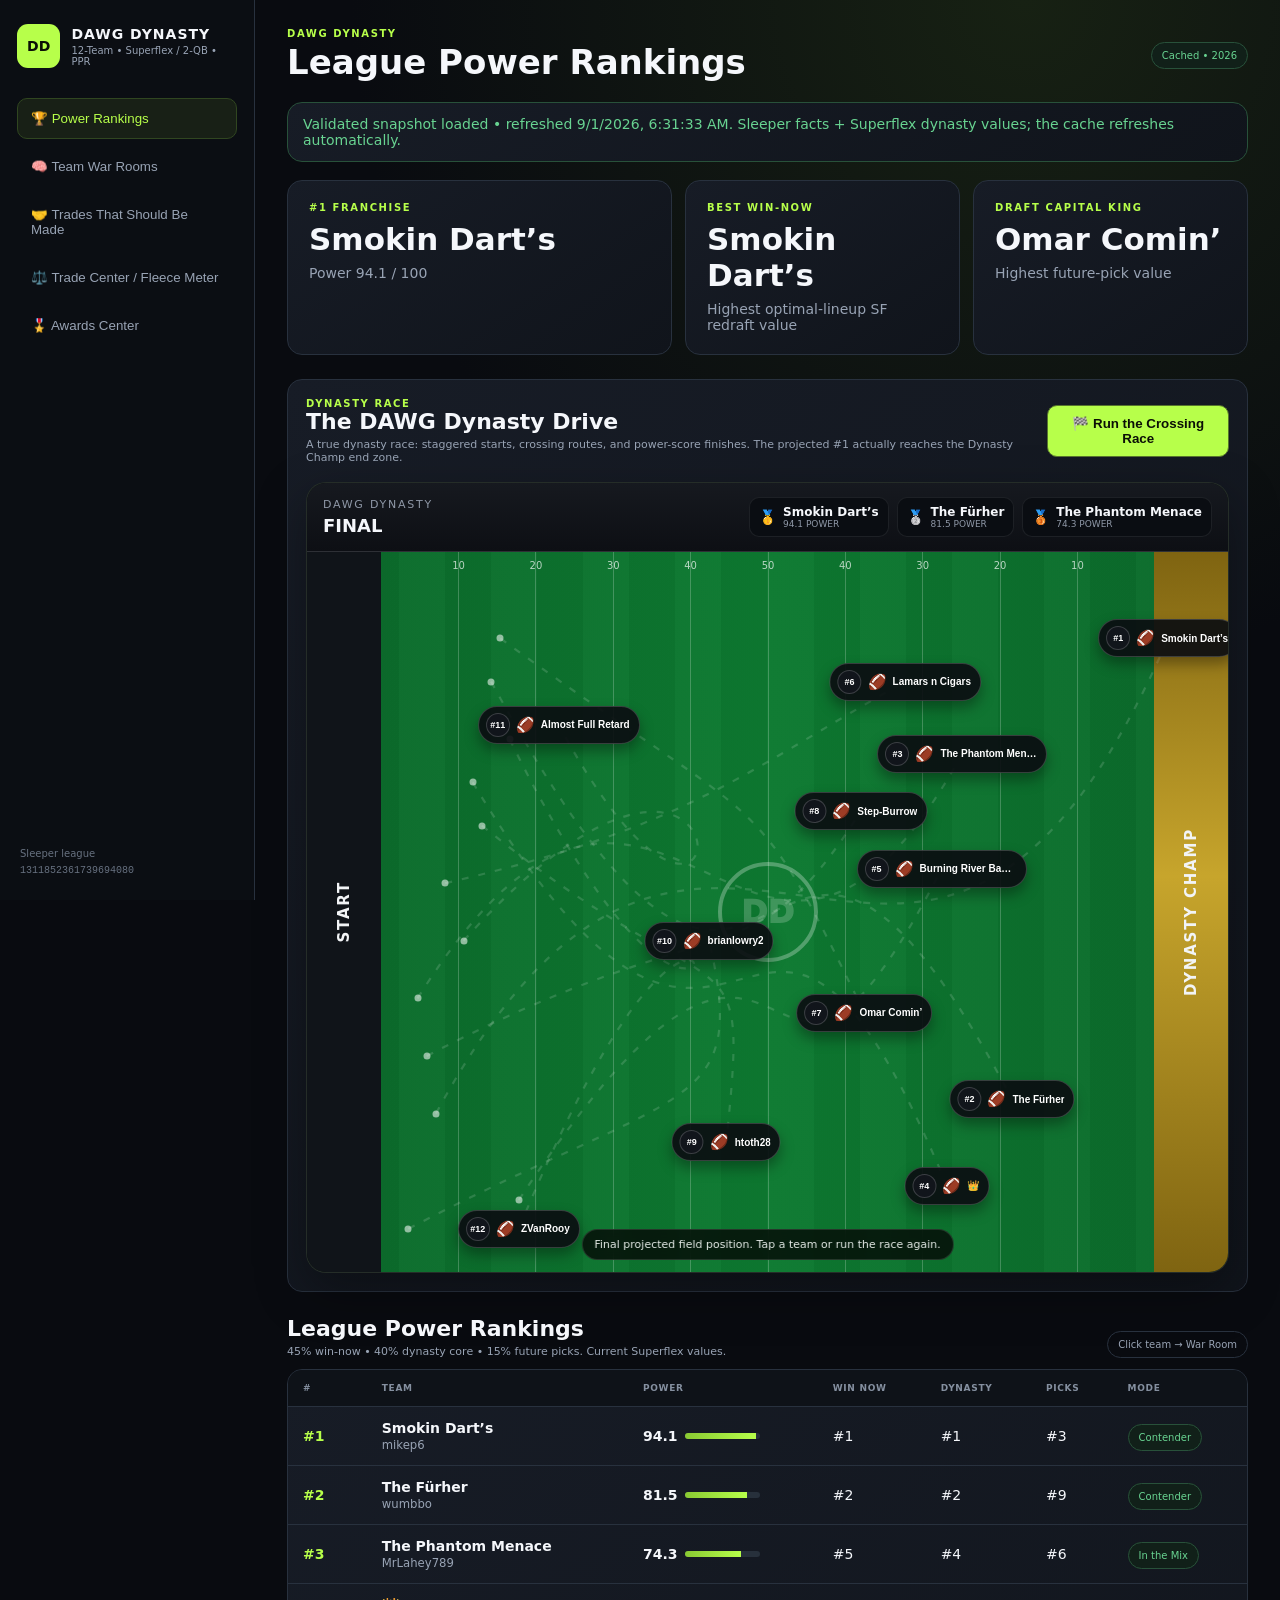
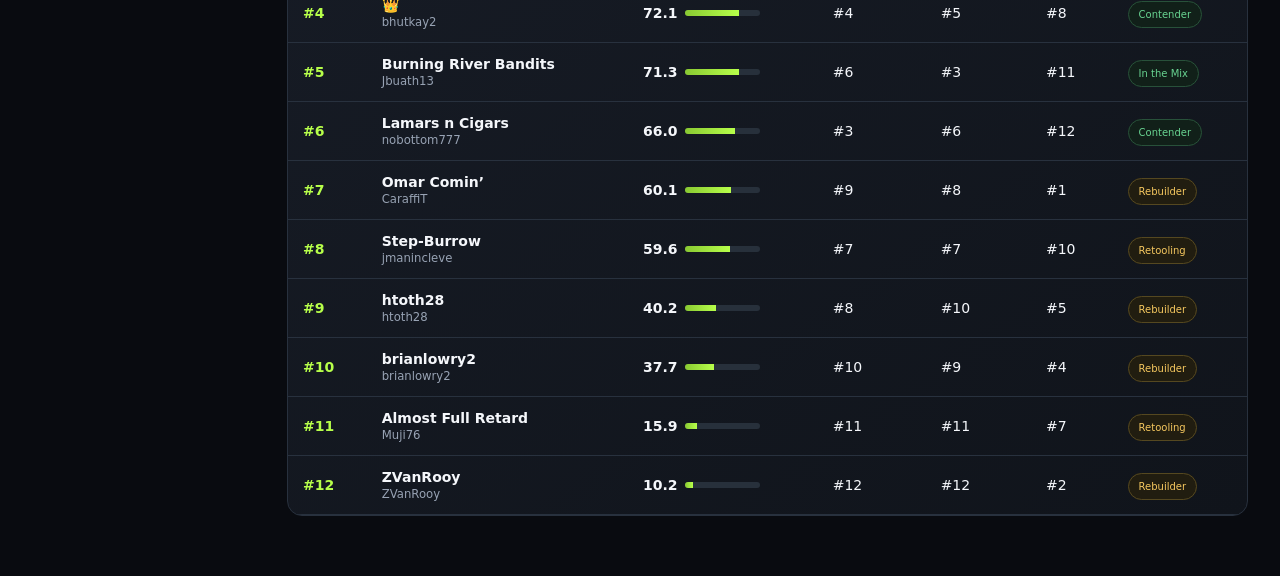
==== commit d2e32a29: "Deploy Dynasty Drive v6 crossing race" ====
--- a/dawg-dynasty/index.html
+++ b/dawg-dynasty/index.html
@@ -7,7 +7,7 @@
   <title>DAWG DYNASTY</title>
   <link rel="stylesheet" href="./styles.css?v=4">
   <link rel="stylesheet" href="./v4.css?v=4">
-  <link rel="stylesheet" href="./dynasty-v5.css">
+  <link rel="stylesheet" href="./dynasty-v6.css">
 </head>
 <body>
 <div class="shell">
@@ -34,6 +34,6 @@
 </div>
 <div class="modal" id="modal"><div class="backdrop" data-close></div><div class="modalbox"><button class="close" data-close>×</button><div id="modalBody"></div></div></div>
 <script src="./app.js?v=4"></script>
-<script src="./dynasty-v5.js"></script>
+<script src="./dynasty-v6.js"></script>
 </body>
 </html>
--- a/dawg-dynasty/dynasty-v6.css
+++ b/dawg-dynasty/dynasty-v6.css
@@ -0,0 +1 @@
+.dd-race-v6{margin-top:18px;border:1px solid rgba(255,255,255,.12);border-radius:20px;overflow:hidden;background:#07100a;box-shadow:0 18px 50px rgba(0,0,0,.35)}.dd6-scoreboard{display:flex;justify-content:space-between;gap:18px;align-items:center;padding:14px 16px;background:linear-gradient(180deg,#16191f,#0d0f14);border-bottom:1px solid rgba(255,255,255,.1)}.dd6-title span{display:block;font-size:11px;letter-spacing:.16em;color:#8f98a7}.dd6-title b{display:block;margin-top:4px;font-size:18px}.dd6-podium{display:flex;gap:8px;flex-wrap:wrap;justify-content:flex-end}.dd6-podium-card{display:flex;gap:7px;align-items:center;padding:7px 9px;border-radius:10px;background:#0a0d12;border:1px solid rgba(255,255,255,.08)}.dd6-podium-card b{display:block;font-size:12px}.dd6-podium-card small{display:block;font-size:9px;color:#8f98a7}.dd6-field{position:relative;min-height:720px;background:linear-gradient(90deg,#0b6a2b,#0d7a31 50%,#0b6a2b);overflow:hidden}.dd6-field:before{content:"";position:absolute;inset:0;background:repeating-linear-gradient(90deg,rgba(255,255,255,.015) 0 5%,rgba(0,0,0,.035) 5% 10%);pointer-events:none}.dd6-endzone{position:absolute;top:0;bottom:0;width:8%;display:flex;align-items:center;justify-content:center;z-index:1}.dd6-endzone span{writing-mode:vertical-rl;transform:rotate(180deg);font-weight:900;letter-spacing:.12em;font-size:15px;color:#f2f4f6}.dd6-start{left:0;background:#101419}.dd6-champ{right:0;background:linear-gradient(180deg,#7f6411,#c7a52c 45%,#7f6411)}.dd6-yard{position:absolute;top:0;bottom:0;width:1px;background:rgba(255,255,255,.22);z-index:1}.dd6-yard span{position:absolute;top:8px;left:50%;transform:translateX(-50%);font-size:10px;color:rgba(255,255,255,.7)}.dd6-midlogo{position:absolute;left:50%;top:50%;transform:translate(-50%,-50%);width:100px;height:100px;border-radius:50%;display:flex;align-items:center;justify-content:center;border:4px solid rgba(255,255,255,.28);font-size:32px;font-weight:1000;color:rgba(255,255,255,.2);z-index:1}.dd6-routes{position:absolute;inset:0;width:100%;height:100%;z-index:2;pointer-events:none}.dd6-routes path{fill:none;stroke:rgba(255,255,255,.14);stroke-width:2.2;stroke-dasharray:7 10;vector-effect:non-scaling-stroke;transition:stroke .2s ease,stroke-width .2s ease,opacity .2s ease}.dd6-routes path.dd6-route-selected{stroke:rgba(255,225,117,.95);stroke-width:4;stroke-dasharray:none}.dd6-start-dots i{position:absolute;width:7px;height:7px;border-radius:50%;background:rgba(255,255,255,.55);transform:translate(-50%,-50%);z-index:2}.dd6-racers{position:absolute;inset:0;z-index:4}.dd6-racer{--race-angle:0deg;position:absolute;transform:translate(-50%,-50%) rotate(var(--race-angle));display:flex;align-items:center;gap:6px;max-width:170px;padding:6px 9px 6px 7px;border-radius:999px;border:1px solid rgba(255,255,255,.18);background:rgba(11,14,18,.92);color:#fff;box-shadow:0 7px 14px rgba(0,0,0,.34);cursor:pointer;transition:filter .2s ease,box-shadow .2s ease,background .2s ease;white-space:nowrap}.dd6-ball{font-size:15px}.dd6-name{font-size:10px;font-weight:900;overflow:hidden;text-overflow:ellipsis;max-width:105px}.dd6-rank{min-width:24px;height:24px;border-radius:12px;display:flex;align-items:center;justify-content:center;background:#11151b;border:1px solid rgba(255,255,255,.18);font-size:9px;font-weight:900}.dd6-crown{position:absolute;right:-14px;top:-15px;font-size:18px}.dd6-racer.dd6-selected{background:#1a1f27;box-shadow:0 0 0 2px rgba(255,224,110,.82),0 10px 22px rgba(0,0,0,.38);z-index:8}.dd6-racer.dd6-winner{filter:brightness(1.18);box-shadow:0 0 0 2px rgba(255,221,75,.95),0 0 22px rgba(255,210,51,.9);animation:dd6Pulse .8s ease-in-out infinite alternate}.dd6-call{position:absolute;left:50%;bottom:12px;transform:translateX(-50%);z-index:10;max-width:84%;padding:8px 12px;border-radius:999px;background:rgba(5,9,7,.82);border:1px solid rgba(255,255,255,.12);font-size:11px;text-align:center;color:#e6ebe8;backdrop-filter:blur(8px)}.dd6-then-now{font-weight:800}.dd6-new-trade,.dd6-flat-badge{background:rgba(255,255,255,.08)!important}.dd6-up{background:rgba(35,185,93,.16)!important}.dd6-down{background:rgba(227,73,73,.14)!important}.dd6-flat{display:inline-block;margin-left:6px;font-size:9px;font-weight:900;letter-spacing:.08em;color:#9ba4b1}@keyframes dd6Pulse{from{transform:translate(-50%,-50%) rotate(var(--race-angle)) scale(1)}to{transform:translate(-50%,-50%) rotate(var(--race-angle)) scale(1.08)}}@media(max-width:900px){.dd6-scoreboard{align-items:flex-start;flex-direction:column}.dd6-podium{justify-content:flex-start}.dd6-field{min-height:700px}.dd6-name{max-width:90px}.dd6-racer{padding-right:7px}.dd6-endzone{width:10%}}@media(max-width:600px){.dd6-podium-card:nth-child(n+3){display:none}.dd6-field{min-height:680px}.dd6-name{font-size:9px;max-width:82px}.dd6-racer{gap:4px;padding:5px 7px 5px 5px}.dd6-rank{min-width:21px;height:21px;font-size:8px}.dd6-ball{font-size:13px}.dd6-yard span{display:none}.dd6-endzone{width:11%}.dd6-call{width:88%;max-width:92%;font-size:10px}.dd6-title b{font-size:16px}}
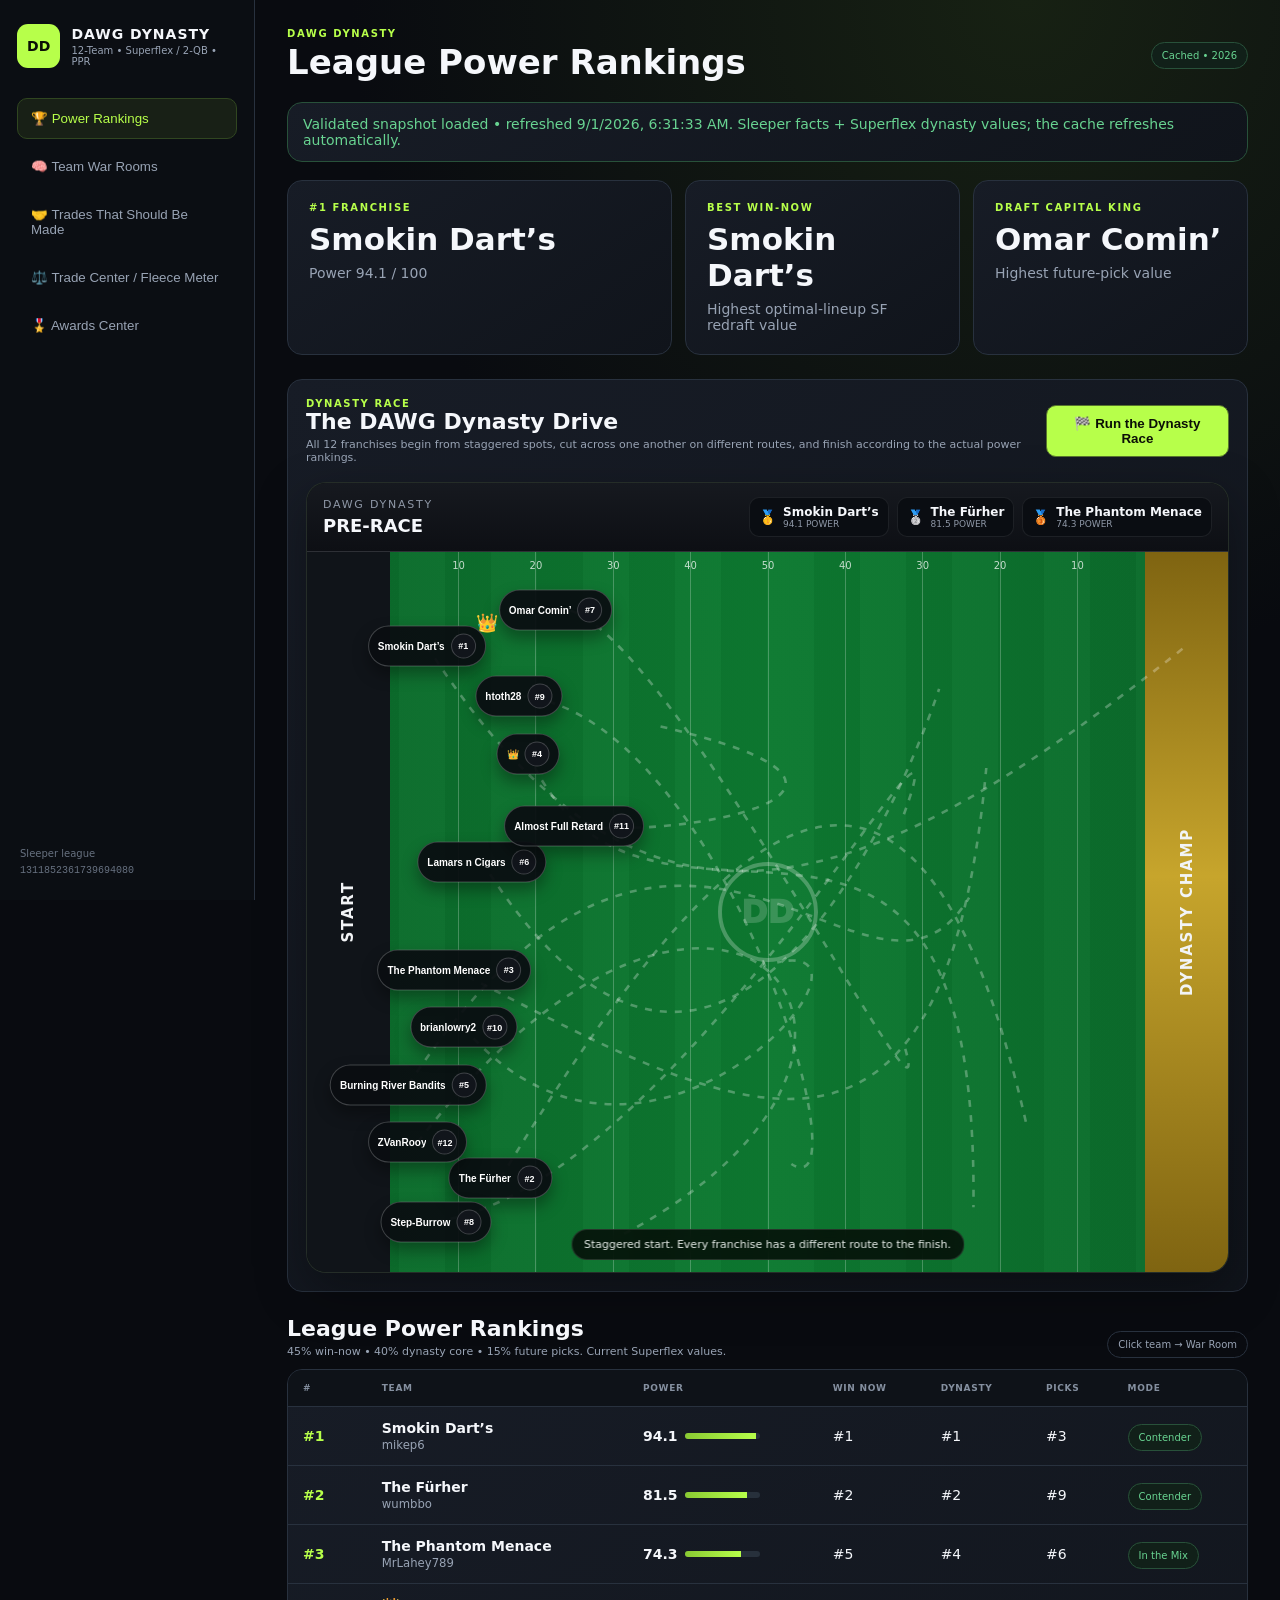
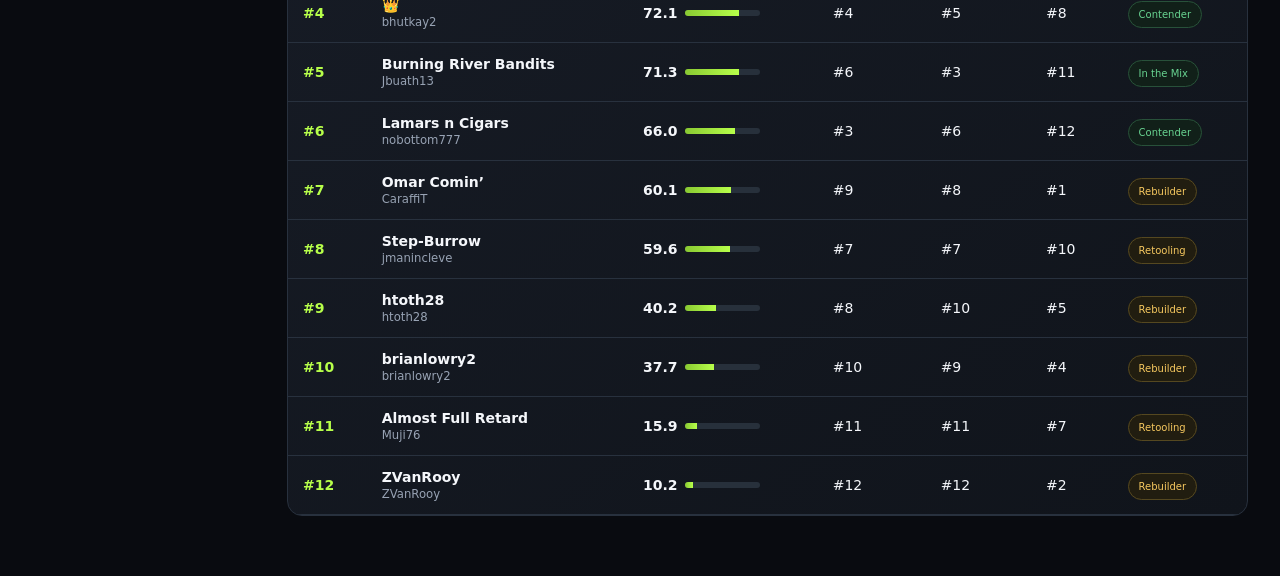
==== commit 7d73200d: "Deploy Dynasty Drive v7 team-name crossing race" ====
--- a/dawg-dynasty/index.html
+++ b/dawg-dynasty/index.html
@@ -7,7 +7,7 @@
   <title>DAWG DYNASTY</title>
   <link rel="stylesheet" href="./styles.css?v=4">
   <link rel="stylesheet" href="./v4.css?v=4">
-  <link rel="stylesheet" href="./dynasty-v6.css">
+  <link rel="stylesheet" href="./dynasty-v7.css">
 </head>
 <body>
 <div class="shell">
@@ -34,6 +34,6 @@
 </div>
 <div class="modal" id="modal"><div class="backdrop" data-close></div><div class="modalbox"><button class="close" data-close>×</button><div id="modalBody"></div></div></div>
 <script src="./app.js?v=4"></script>
-<script src="./dynasty-v6.js"></script>
+<script src="./dynasty-v7.js"></script>
 </body>
 </html>
--- a/dawg-dynasty/dynasty-v7.css
+++ b/dawg-dynasty/dynasty-v7.css
@@ -0,0 +1 @@
+.dd7-race{margin-top:18px;border:1px solid rgba(255,255,255,.12);border-radius:20px;overflow:hidden;background:#07100a;box-shadow:0 18px 50px rgba(0,0,0,.35)}.dd7-scoreboard{display:flex;justify-content:space-between;gap:18px;align-items:center;padding:14px 16px;background:linear-gradient(180deg,#16191f,#0d0f14);border-bottom:1px solid rgba(255,255,255,.1)}.dd7-title span{display:block;font-size:11px;letter-spacing:.16em;color:#8f98a7}.dd7-title b{display:block;margin-top:4px;font-size:18px}.dd7-podium{display:flex;gap:8px;flex-wrap:wrap;justify-content:flex-end}.dd7-podium-card{display:flex;gap:7px;align-items:center;padding:7px 9px;border-radius:10px;background:#0a0d12;border:1px solid rgba(255,255,255,.08)}.dd7-podium-card b{display:block;font-size:12px}.dd7-podium-card small{display:block;font-size:9px;color:#8f98a7}.dd7-field{position:relative;min-height:720px;background:linear-gradient(90deg,#0b6a2b,#0d7a31 50%,#0b6a2b);overflow:hidden}.dd7-field:before{content:"";position:absolute;inset:0;background:repeating-linear-gradient(90deg,rgba(255,255,255,.015) 0 5%,rgba(0,0,0,.035) 5% 10%);pointer-events:none}.dd7-endzone{position:absolute;top:0;bottom:0;width:9%;display:flex;align-items:center;justify-content:center;z-index:1}.dd7-endzone span{writing-mode:vertical-rl;transform:rotate(180deg);font-weight:900;letter-spacing:.12em;font-size:15px;color:#f2f4f6}.dd7-start{left:0;background:#101419}.dd7-champ{right:0;background:linear-gradient(180deg,#7f6411,#c7a52c 45%,#7f6411)}.dd7-yard{position:absolute;top:0;bottom:0;width:1px;background:rgba(255,255,255,.24);z-index:1}.dd7-yard span{position:absolute;top:8px;left:50%;transform:translateX(-50%);font-size:10px;color:rgba(255,255,255,.75)}.dd7-midlogo{position:absolute;left:50%;top:50%;transform:translate(-50%,-50%);width:100px;height:100px;border-radius:50%;display:flex;align-items:center;justify-content:center;border:4px solid rgba(255,255,255,.25);font-size:32px;font-weight:1000;color:rgba(255,255,255,.18);z-index:1}.dd7-routes{position:absolute;inset:0;width:100%;height:100%;z-index:2;pointer-events:none}.dd7-routes path{fill:none;stroke:rgba(255,255,255,.28);stroke-width:2.6;stroke-dasharray:7 8;vector-effect:non-scaling-stroke;transition:stroke .2s ease,stroke-width .2s ease,opacity .2s ease}.dd7-routes path.dd7-route-selected{stroke:rgba(255,225,117,.98);stroke-width:4.2;stroke-dasharray:none}.dd7-racers{position:absolute;inset:0;z-index:4}.dd7-racer{position:absolute;transform:translate(-50%,-50%);display:flex;align-items:center;gap:6px;max-width:190px;padding:7px 9px;border-radius:999px;border:1px solid rgba(255,255,255,.22);background:rgba(10,13,17,.94);color:#fff;box-shadow:0 8px 16px rgba(0,0,0,.34);cursor:pointer;white-space:nowrap;transition:filter .2s ease,box-shadow .2s ease,background .2s ease}.dd7-name{font-size:10px;font-weight:900;overflow:hidden;text-overflow:ellipsis;max-width:128px}.dd7-rank{min-width:25px;height:25px;border-radius:13px;display:flex;align-items:center;justify-content:center;background:#11151b;border:1px solid rgba(255,255,255,.2);font-size:9px;font-weight:900}.dd7-crown{position:absolute;right:-13px;top:-15px;font-size:18px}.dd7-racer.dd7-selected{background:#1a1f27;box-shadow:0 0 0 2px rgba(255,224,110,.85),0 10px 22px rgba(0,0,0,.38);z-index:8}.dd7-racer.dd7-winner{filter:brightness(1.18);box-shadow:0 0 0 2px rgba(255,221,75,.95),0 0 22px rgba(255,210,51,.9);animation:dd7Pulse .8s ease-in-out infinite alternate}.dd7-call{position:absolute;left:50%;bottom:12px;transform:translateX(-50%);z-index:10;max-width:86%;padding:8px 12px;border-radius:999px;background:rgba(5,9,7,.84);border:1px solid rgba(255,255,255,.12);font-size:11px;text-align:center;color:#e6ebe8;backdrop-filter:blur(8px)}.dd7-new-trade{background:rgba(255,255,255,.08)!important}.dd7-flat{display:inline-block;margin-left:6px;font-size:9px;font-weight:900;letter-spacing:.08em;color:#9ba4b1}@keyframes dd7Pulse{from{transform:translate(-50%,-50%) scale(1)}to{transform:translate(-50%,-50%) scale(1.08)}}@media(max-width:900px){.dd7-scoreboard{align-items:flex-start;flex-direction:column}.dd7-podium{justify-content:flex-start}.dd7-field{min-height:700px}.dd7-racer{max-width:150px;padding:6px 7px}.dd7-name{max-width:95px}.dd7-endzone{width:10%}}@media(max-width:600px){.dd7-podium-card:nth-child(n+3){display:none}.dd7-field{min-height:680px}.dd7-name{font-size:9px;max-width:88px}.dd7-racer{gap:4px;padding:5px 6px}.dd7-rank{min-width:21px;height:21px;font-size:8px}.dd7-yard span{display:none}.dd7-endzone{width:11%}.dd7-call{width:88%;max-width:92%;font-size:10px}.dd7-title b{font-size:16px}}
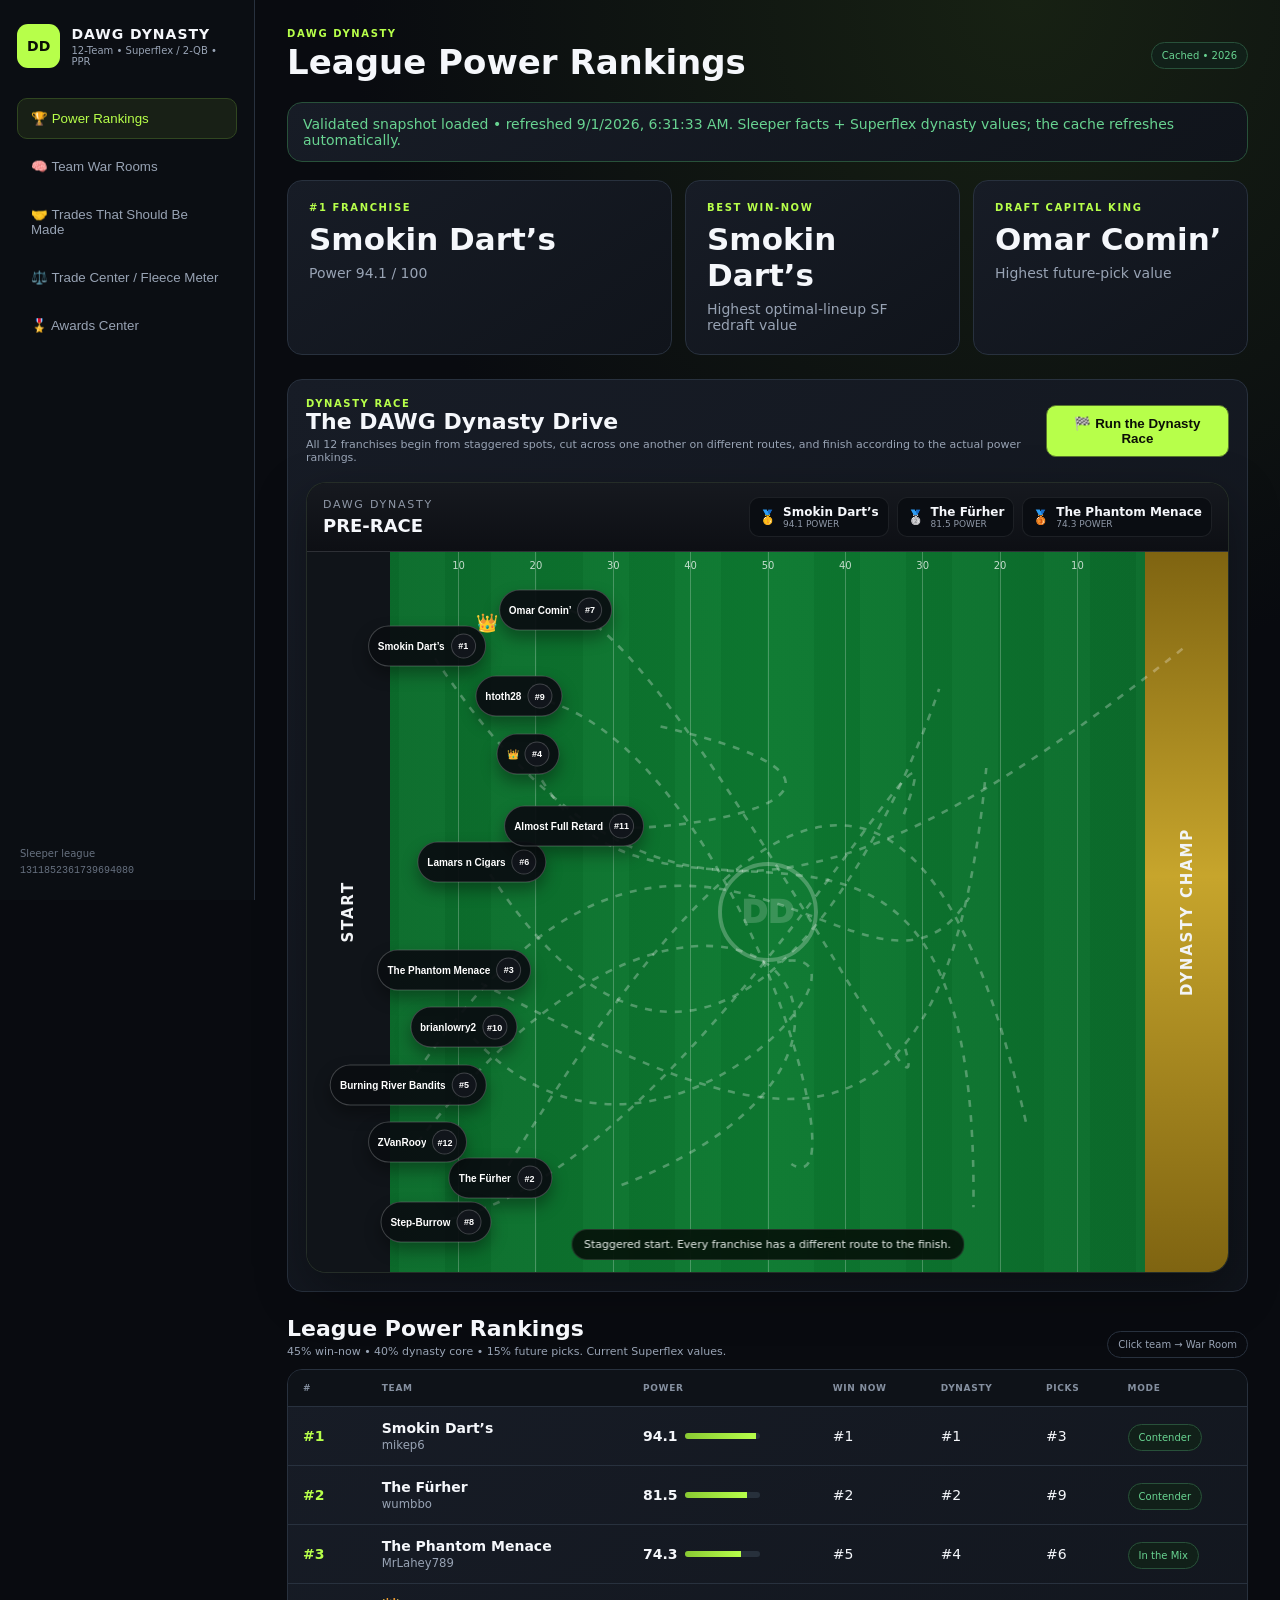
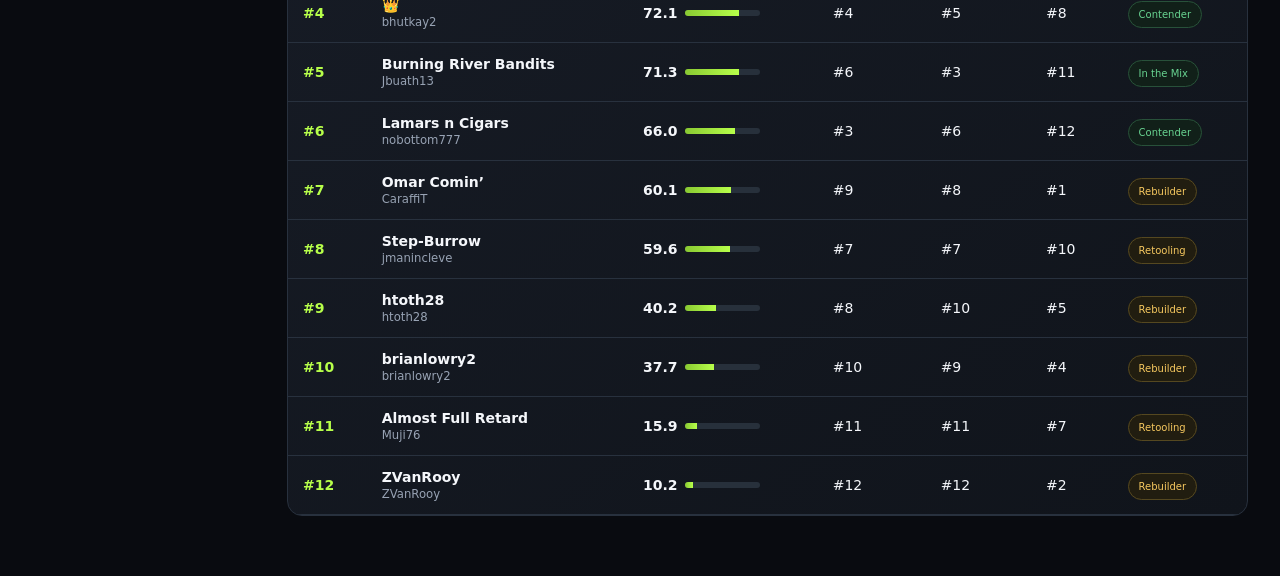
==== commit 2dfac33a: "Deploy #12 race visibility fix" ====
--- a/dawg-dynasty/index.html
+++ b/dawg-dynasty/index.html
@@ -7,7 +7,7 @@
   <title>DAWG DYNASTY</title>
   <link rel="stylesheet" href="./styles.css?v=4">
   <link rel="stylesheet" href="./v4.css?v=4">
-  <link rel="stylesheet" href="./dynasty-v7.css">
+  <link rel="stylesheet" href="./dynasty-v7.css?v=2">
 </head>
 <body>
 <div class="shell">
@@ -34,6 +34,6 @@
 </div>
 <div class="modal" id="modal"><div class="backdrop" data-close></div><div class="modalbox"><button class="close" data-close>×</button><div id="modalBody"></div></div></div>
 <script src="./app.js?v=4"></script>
-<script src="./dynasty-v7.js"></script>
+<script src="./dynasty-v7.js?v=2"></script>
 </body>
 </html>
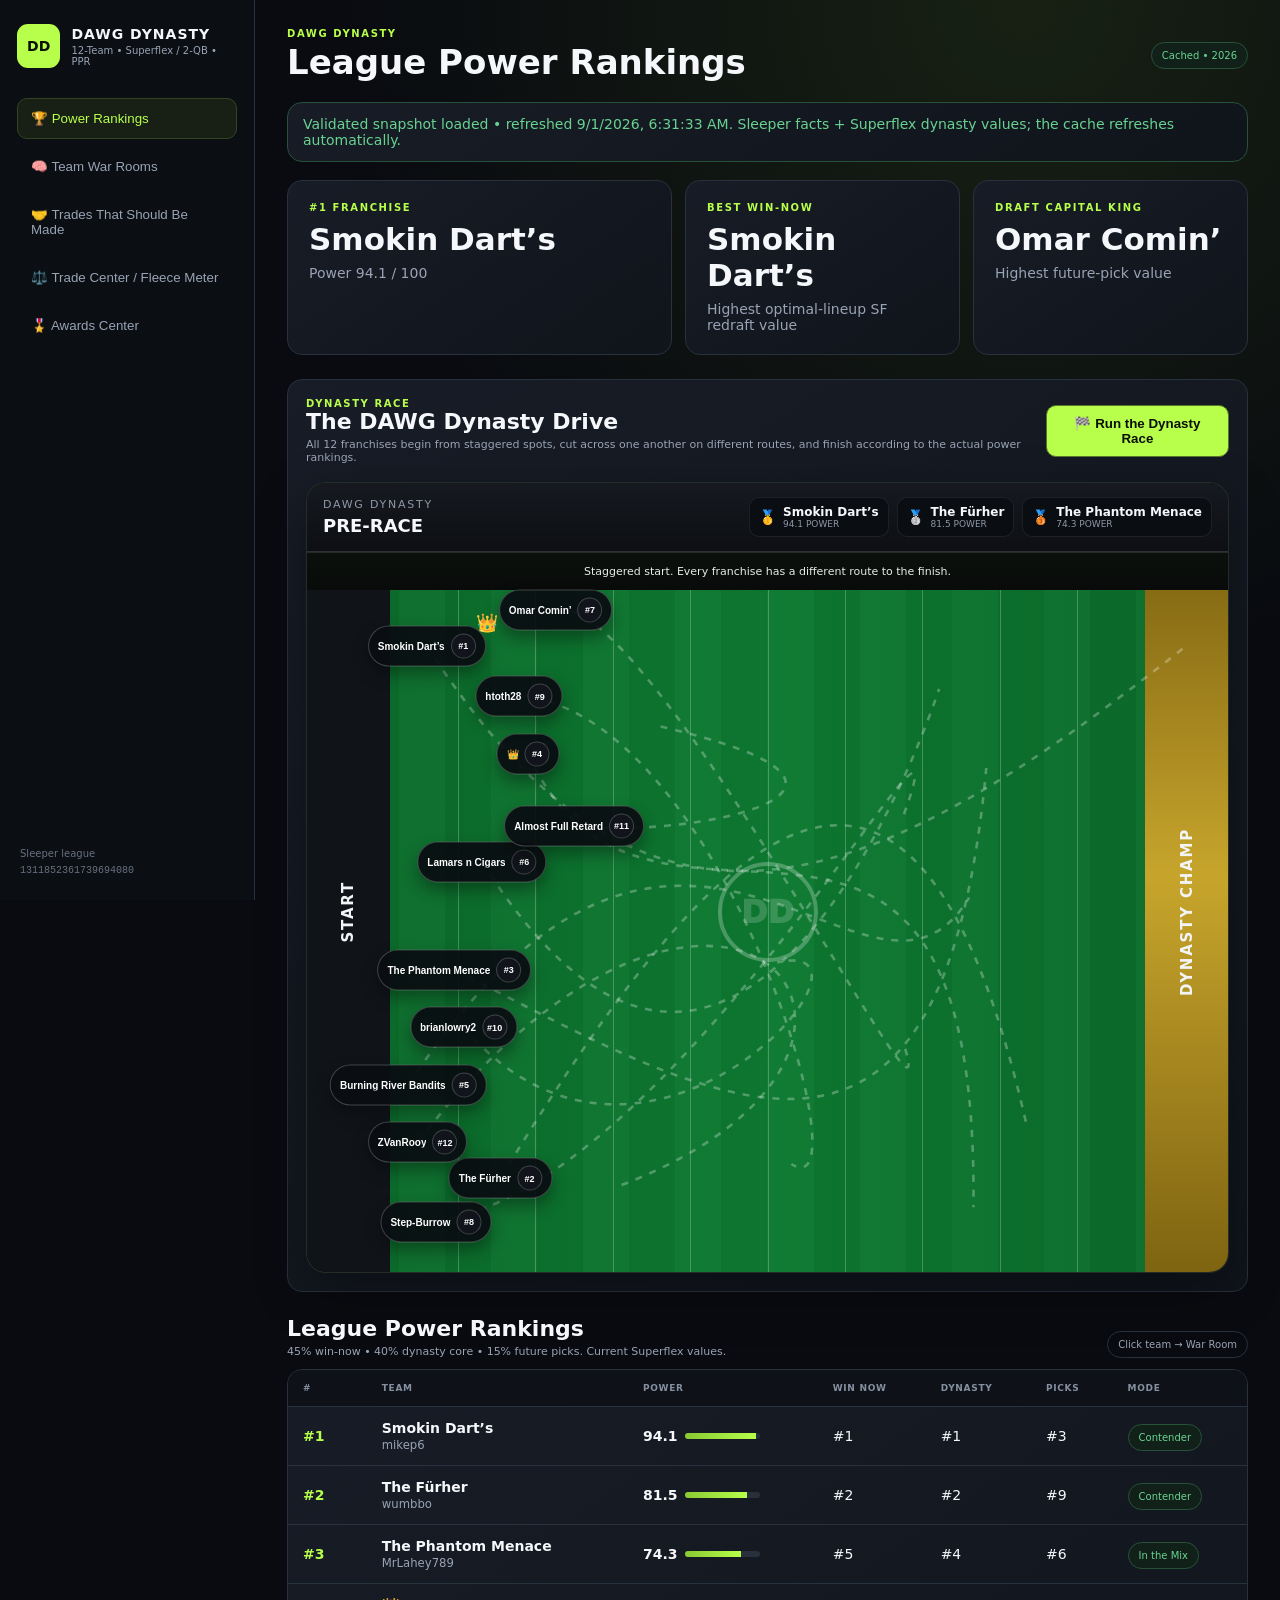
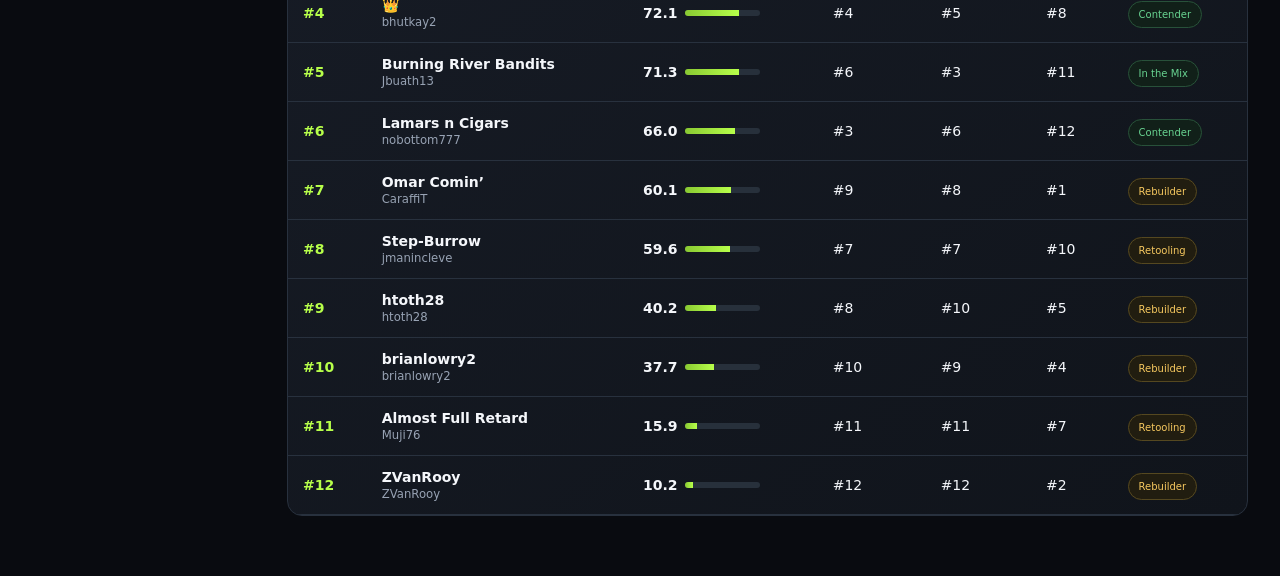
==== commit 83cea0c0: "Deploy non-overlapping race status layout" ====
--- a/dawg-dynasty/index.html
+++ b/dawg-dynasty/index.html
@@ -7,7 +7,7 @@
   <title>DAWG DYNASTY</title>
   <link rel="stylesheet" href="./styles.css?v=4">
   <link rel="stylesheet" href="./v4.css?v=4">
-  <link rel="stylesheet" href="./dynasty-v7.css?v=2">
+  <link rel="stylesheet" href="./dynasty-v8.css">
 </head>
 <body>
 <div class="shell">
@@ -34,6 +34,6 @@
 </div>
 <div class="modal" id="modal"><div class="backdrop" data-close></div><div class="modalbox"><button class="close" data-close>×</button><div id="modalBody"></div></div></div>
 <script src="./app.js?v=4"></script>
-<script src="./dynasty-v7.js?v=2"></script>
+<script src="./dynasty-v7.js?v=3"></script>
 </body>
 </html>
--- a/dawg-dynasty/dynasty-v8.css
+++ b/dawg-dynasty/dynasty-v8.css
@@ -0,0 +1 @@
+.dd7-race{margin-top:18px;border:1px solid rgba(255,255,255,.12);border-radius:20px;overflow:hidden;background:#07100a;box-shadow:0 18px 50px rgba(0,0,0,.35)}.dd7-scoreboard{display:flex;justify-content:space-between;gap:18px;align-items:center;padding:14px 16px;background:linear-gradient(180deg,#16191f,#0d0f14);border-bottom:1px solid rgba(255,255,255,.1)}.dd7-title span{display:block;font-size:11px;letter-spacing:.16em;color:#8f98a7}.dd7-title b{display:block;margin-top:4px;font-size:18px}.dd7-podium{display:flex;gap:8px;flex-wrap:wrap;justify-content:flex-end}.dd7-podium-card{display:flex;gap:7px;align-items:center;padding:7px 9px;border-radius:10px;background:#0a0d12;border:1px solid rgba(255,255,255,.08)}.dd7-podium-card b{display:block;font-size:12px}.dd7-podium-card small{display:block;font-size:9px;color:#8f98a7}.dd7-field{position:relative;min-height:720px;background:linear-gradient(90deg,#0b6a2b,#0d7a31 50%,#0b6a2b);overflow:hidden}.dd7-field:before{content:"";position:absolute;inset:0;background:repeating-linear-gradient(90deg,rgba(255,255,255,.015) 0 5%,rgba(0,0,0,.035) 5% 10%);pointer-events:none}.dd7-endzone{position:absolute;top:0;bottom:0;width:9%;display:flex;align-items:center;justify-content:center;z-index:1}.dd7-endzone span{writing-mode:vertical-rl;transform:rotate(180deg);font-weight:900;letter-spacing:.12em;font-size:15px;color:#f2f4f6}.dd7-start{left:0;background:#101419}.dd7-champ{right:0;background:linear-gradient(180deg,#7f6411,#c7a52c 45%,#7f6411)}.dd7-yard{position:absolute;top:0;bottom:0;width:1px;background:rgba(255,255,255,.24);z-index:1}.dd7-yard span{position:absolute;top:8px;left:50%;transform:translateX(-50%);font-size:10px;color:rgba(255,255,255,.75)}.dd7-midlogo{position:absolute;left:50%;top:50%;transform:translate(-50%,-50%);width:100px;height:100px;border-radius:50%;display:flex;align-items:center;justify-content:center;border:4px solid rgba(255,255,255,.25);font-size:32px;font-weight:1000;color:rgba(255,255,255,.18);z-index:1}.dd7-routes{position:absolute;inset:0;width:100%;height:100%;z-index:2;pointer-events:none}.dd7-routes path{fill:none;stroke:rgba(255,255,255,.28);stroke-width:2.6;stroke-dasharray:7 8;vector-effect:non-scaling-stroke;transition:stroke .2s ease,stroke-width .2s ease,opacity .2s ease}.dd7-routes path.dd7-route-selected{stroke:rgba(255,225,117,.98);stroke-width:4.2;stroke-dasharray:none}.dd7-racers{position:absolute;inset:0;z-index:4}.dd7-racer{position:absolute;transform:translate(-50%,-50%);display:flex;align-items:center;gap:6px;max-width:190px;padding:7px 9px;border-radius:999px;border:1px solid rgba(255,255,255,.22);background:rgba(10,13,17,.94);color:#fff;box-shadow:0 8px 16px rgba(0,0,0,.34);cursor:pointer;white-space:nowrap;transition:filter .2s ease,box-shadow .2s ease,background .2s ease}.dd7-name{font-size:10px;font-weight:900;overflow:hidden;text-overflow:ellipsis;max-width:128px}.dd7-rank{min-width:25px;height:25px;border-radius:13px;display:flex;align-items:center;justify-content:center;background:#11151b;border:1px solid rgba(255,255,255,.2);font-size:9px;font-weight:900}.dd7-crown{position:absolute;right:-13px;top:-15px;font-size:18px}.dd7-racer.dd7-selected{background:#1a1f27;box-shadow:0 0 0 2px rgba(255,224,110,.85),0 10px 22px rgba(0,0,0,.38);z-index:8}.dd7-racer.dd7-winner{filter:brightness(1.18);box-shadow:0 0 0 2px rgba(255,221,75,.95),0 0 22px rgba(255,210,51,.9);animation:dd7Pulse .8s ease-in-out infinite alternate}.dd7-call{position:relative;left:auto;bottom:auto;transform:none;z-index:1;margin:0;padding:12px 16px;background:linear-gradient(180deg,#0c100d,#080b09);border-top:1px solid rgba(255,255,255,.12);border-radius:0;font-size:11px;text-align:center;color:#e6ebe8;backdrop-filter:none}.dd7-new-trade{background:rgba(255,255,255,.08)!important}.dd7-flat{display:inline-block;margin-left:6px;font-size:9px;font-weight:900;letter-spacing:.08em;color:#9ba4b1}@keyframes dd7Pulse{from{transform:translate(-50%,-50%) scale(1)}to{transform:translate(-50%,-50%) scale(1.08)}}@media(max-width:900px){.dd7-scoreboard{align-items:flex-start;flex-direction:column}.dd7-podium{justify-content:flex-start}.dd7-field{min-height:700px}.dd7-racer{max-width:150px;padding:6px 7px}.dd7-name{max-width:95px}.dd7-endzone{width:10%}}@media(max-width:600px){.dd7-podium-card:nth-child(n+3){display:none}.dd7-field{min-height:680px}.dd7-name{font-size:9px;max-width:88px}.dd7-racer{gap:4px;padding:5px 6px}.dd7-rank{min-width:21px;height:21px;font-size:8px}.dd7-yard span{display:none}.dd7-endzone{width:11%}.dd7-call{width:auto;max-width:none;font-size:10px;padding:11px 12px}.dd7-title b{font-size:16px}}
